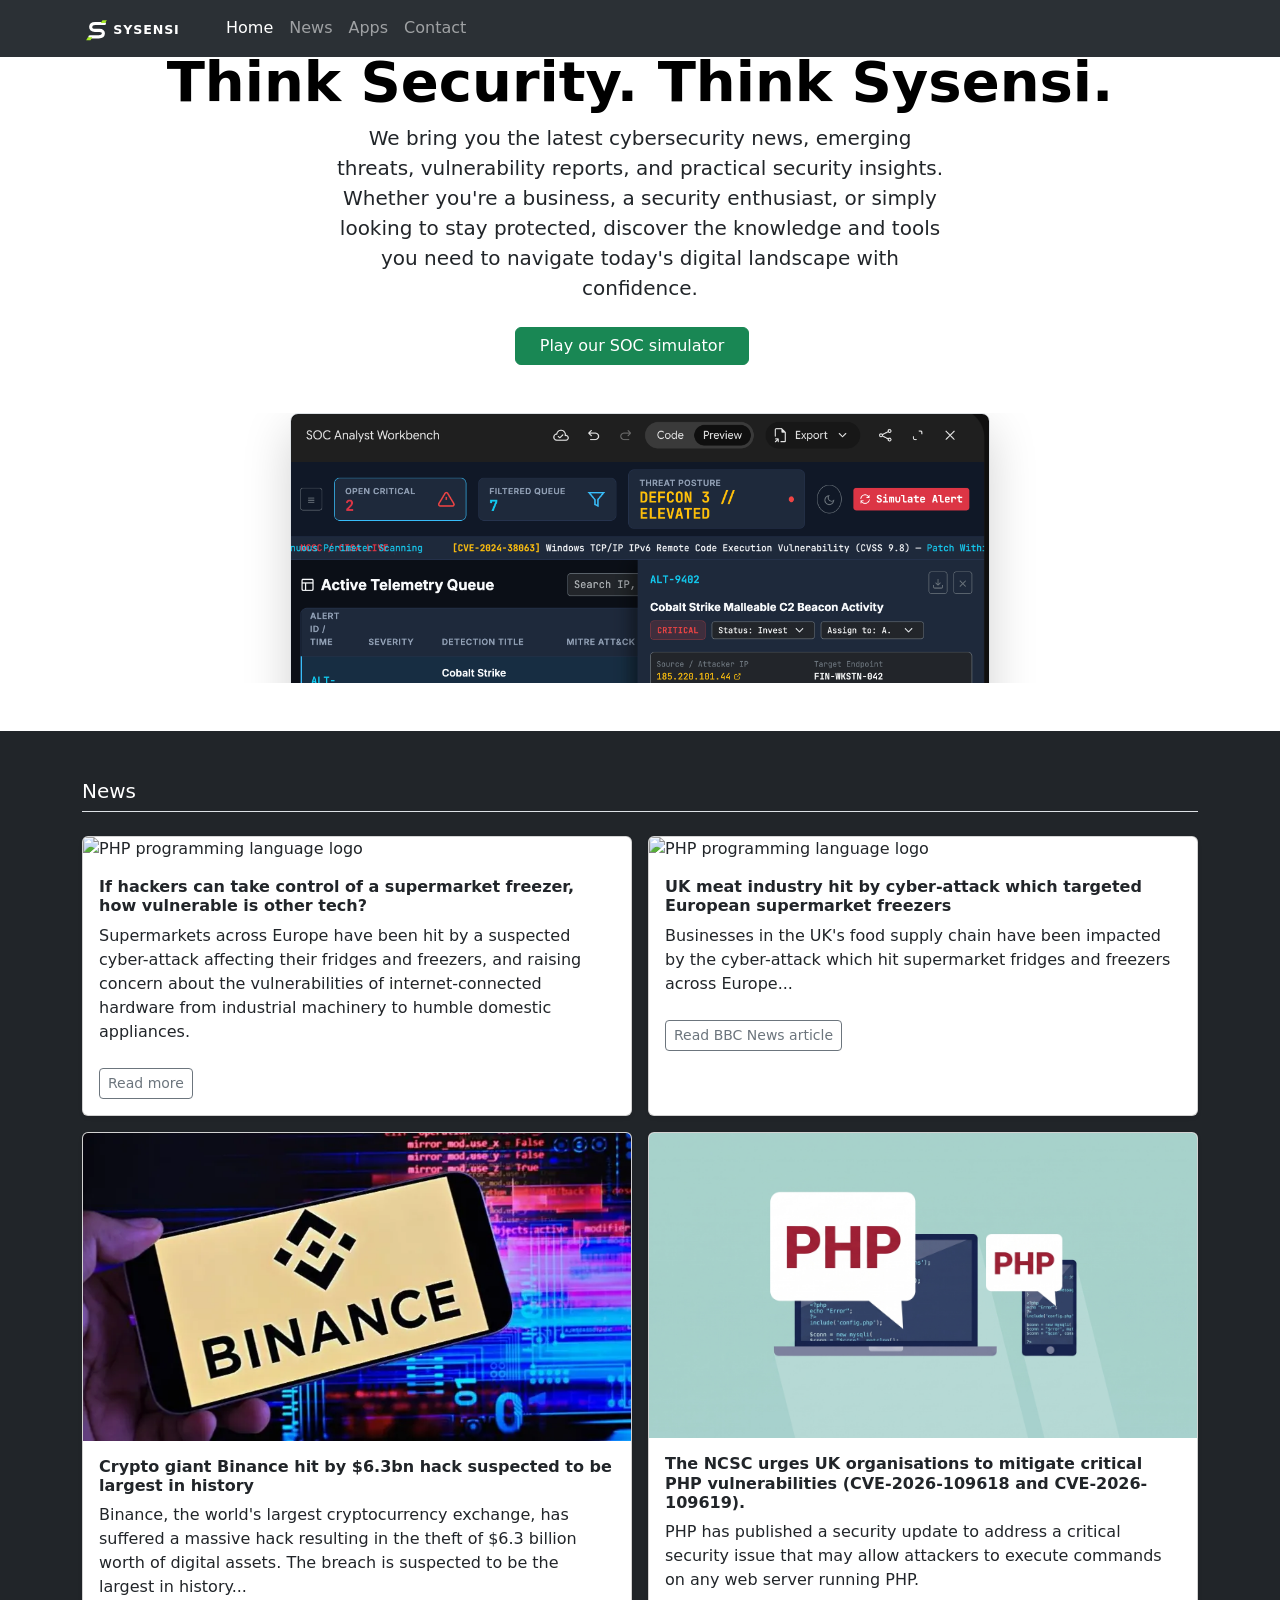
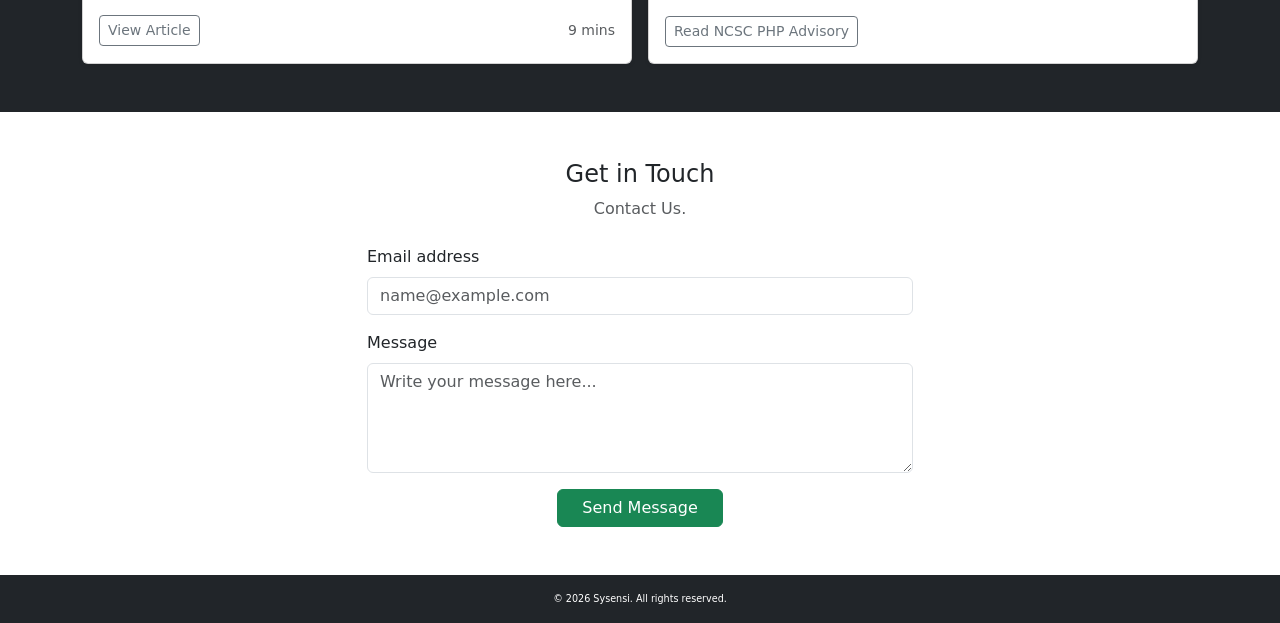
==== index.html @ f0448c55 "Implement code changes to enhance functionality and improve performance" ====
<!doctype html>
<html lang="en" data-bs-theme="light">

<head>
  <meta charset="utf-8">
  <meta name="viewport" content="width=device-width, initial-scale=1">
  <title>Sysensi - Cybersecurity Hub</title>
  <link href="https://cdn.jsdelivr.net/npm/bootstrap@5.3.8/dist/css/bootstrap.min.css" rel="stylesheet">
  <link rel="stylesheet" href="assets/css/styles.css">
  <link rel="icon" href="assets/images/sysensi-icon-dark.svg" type="image/svg+xml">

  <link rel="canonical" href=""> <!-- Add the canonical URL of the page here -->

  <meta property="og:title" content="sysensi - Cybersecurity Hub"> <!-- Open Graph title -->
  <meta property="og:description"
    content="Sysensi: Your source for the latest cybersecurity news, threats, vulnerability reports, and practical security insights."> <!-- Open Graph description -->
  

  <meta name="description"
    content="Sysensi: Your source for the latest cybersecurity news, threats, vulnerability reports, and practical security insights.">
</head>

<body>

  <!-- ==== HEADER ==== -->
  <header>
    <nav class="navbar navbar-expand-lg bg-body-tertiary fixed-top" data-bs-theme="dark" aria-label="Main Navigation">
      <div class="container">
        <a class="navbar-brand" href="index.html">
          <img src="assets/images/sysensi-logo-light.svg" alt="Sysensi Logo" width="120">
        </a>
        <button class="navbar-toggler" type="button" data-bs-toggle="collapse" data-bs-target="#navbarNav"
          aria-controls="navbarNav" aria-expanded="false" aria-label="Toggle navigation">
          <span class="navbar-toggler-icon"></span>
        </button>
        <div class="collapse navbar-collapse" id="navbarNav">
          <ul class="navbar-nav">
            <li class="nav-item">
              <a class="nav-link active" aria-current="page" href="index.html">Home</a>
            </li>
            <li class="nav-item">
              <a class="nav-link" href="#news">News</a>
            </li>
            <li class="nav-item">
              <a class="nav-link" href="apps.html">Apps</a>
            </li>
            <li class="nav-item">
              <a class="nav-link" href="index.html#contact">Contact</a>
            </li>
          </ul>
        </div>
      </div>
    </nav>
  </header>

  <!-- ==== MAIN CONTENT ==== -->
  <main>
    <!-- Hero Section -->
    <section class="px-4 my-5 text-center">
      <h1 class="display-4 fw-bold text-body-emphasis">Think Security. Think Sysensi.</h1>
      <div class="col-lg-6 mx-auto">
        <p class="lead mb-4">We bring you the latest cybersecurity news, emerging threats,
          vulnerability reports, and practical security insights. Whether you're a business, a security enthusiast, or
          simply looking to stay protected, discover the knowledge and tools you need to navigate today's digital
          landscape with confidence.</p>
        <div class="d-grid gap-2 d-sm-flex justify-content-sm-center mb-5">
          <a href="apps.html" class="btn btn-success btn-md px-4 me-sm-3 text-center">Play our SOC simulator</a>
          <!-- <button type="button" class="btn btn-outline-secondary btn-md px-4">Learn More</button> -->
        </div>
      </div>
      <div class="overflow-hidden" style="max-height: 30vh;">
        <div class="container px-5">
          <img src="assets/images/SOC.png" class="img-fluid border rounded-3 shadow-lg mb-4"
            alt="Cybersecurity code visualization" width="700" height="500" loading="lazy">
        </div>
      </div>
    </section>

    <!-- News & Updates Section -->

    <section class="bg-dark text-white p-5" aria-labelledby="news">
      <div class="container">
        <h2 id="news" class="h5 border-bottom pb-2 mb-4">News</h2>
      </div>

      <div class="container">
        <div class="row row-cols-1 row-cols-sm-2 row-cols-md-2 g-3">

          <!-- === Article Section ==== -->
          <div class="col">
            <article class="card shadow-sm h-100">
              <img
                src="https://ichef.bbci.co.uk/ace/standard/480/cpsprodpb/db6d/live/6afb9b70-d6cd-11f1-ac20-7783925c811f.jpg.webp"
                class="card-img-top" alt="PHP programming language logo">
              <div class="card-body">
                <h3 class="card-title h6">
                  <strong>If hackers can take control of a supermarket freezer, how vulnerable is other tech?</strong>
                </h3>
                <p>Supermarkets across Europe have been hit by a suspected cyber-attack affecting their fridges and
                  freezers, and raising concern about the vulnerabilities of internet-connected hardware from industrial
                  machinery to humble domestic appliances.</p>
                <a href="https://www.bbc.co.uk/news/videos/cmwyvrgk9p0ro" class="btn btn-sm btn-outline-secondary mt-2"
                  target="_blank" rel="noopener noreferrer">
                  Read more <span class="visually-hidden">(opens in a new tab)</span>
                </a>
              </div>
            </article>
          </div>

          <div class="col">
            <article class="card shadow-sm h-100">
              <img
                src="https://ichef.bbci.co.uk/ace/standard/976/cpsprodpb/d3db/live/57d6aa20-d769-11f1-a956-ff083523ef77.jpg.webp"
                class="card-img-top" alt="PHP programming language logo">
              <div class="card-body">
                <h3 class="card-title h6">
                  <strong>UK meat industry hit by cyber-attack which targeted European supermarket freezers</strong>
                </h3>
                <p>Businesses in the UK's food supply chain have been impacted by the cyber-attack which hit supermarket
                  fridges and freezers across Europe...</p>
                <a href="https://www.bbc.co.uk/news/videos/cmwyvrgk9p0ro" class="btn btn-sm btn-outline-secondary mt-2"
                  target="_blank" rel="noopener noreferrer">
                  Read BBC News article <span class="visually-hidden">(opens in a new tab)</span>
                </a>
              </div>
            </article>
          </div>

          <div class="col">
            <article class="card shadow-sm h-100">
              <img src="assets/images/binance.jpg" class="card-img-top" alt="Binance cryptocurrency exchange branding">
              <div class="card-body">
                <h3 class="card-title h6"><strong>Crypto giant Binance hit by $6.3bn hack suspected to be largest in
                    history
                  </strong></h3>
                <p class="card-text fs-6">
                  Binance, the world's largest cryptocurrency exchange, has suffered a massive hack resulting in the
                  theft
                  of $6.3 billion worth of digital assets. The breach is suspected to be the largest in history...
                </p>
                <div class="d-flex justify-content-between align-items-center mt-3">
                  <div class="btn-group">
                    <button type="button" class="btn btn-sm btn-outline-secondary">View Article</button>
                  </div>
                  <time class="text-body-secondary small" datetime="PT9M">9 mins</time>
                </div>
              </div>
            </article>
          </div>

          <div class="col">
            <article class="card shadow-sm h-100">
              <img src="assets/images/php-image.jpeg" class="card-img-top" alt="PHP programming language logo">
              <div class="card-body">
                <h3 class="card-title h6">
                  <strong>The NCSC urges UK organisations to mitigate critical PHP vulnerabilities (CVE-2026-109618 and
                    CVE-2026-109619).</strong>
                </h3>
                <p>PHP has published a security update to address a critical security issue that may allow attackers to execute commands on any web server running PHP.</p>
                <a href="https://www.ncsc.gov.uk/news/critical-security-issue-affecting-php"
                  class="btn btn-sm btn-outline-secondary mt-2" target="_blank" rel="noopener noreferrer">
                  Read NCSC PHP Advisory <span class="visually-hidden">(opens in a new tab)</span>
                </a>
              </div>
            </article>
          </div>

        </div>
      </div>
    </section>

    <!-- Contact Section -->
    <section id="contact" class="container py-5">
      <div class="row justify-content-center">
        <div class="col-12 col-md-8 col-lg-6">

          <!-- Section Header -->
          <div class="text-center mb-4">
            <h2 class="h4">Get in Touch</h2>
            <p class="text-muted">Contact Us.</p>
          </div>

          <!-- Contact Form -->
          <form action="/contact" method="POST">
            <div class="mb-3">
              <label for="contactEmail" class="form-label">Email address</label>
              <input type="email" class="form-control" id="contactEmail" name="email" placeholder="name@example.com"
                required>
            </div>

            <div class="mb-3">
              <label for="contactMessage" class="form-label">Message</label>
              <textarea class="form-control" id="contactMessage" name="message" rows="4"
                placeholder="Write your message here..." required></textarea>
            </div>

            <div class="text-center">
              <button type="submit" class="btn btn-success px-4">Send Message</button>
            </div>
          </form>

        </div>
      </div>
    </section>

  </main>

  <!-- ==== FOOTER ==== -->
  <footer class="bg-dark text-white text-center py-3">
    <div class="container">
      <small>&copy; 2026 Sysensi. All rights reserved.</small>
    </div>
  </footer>

  <script src="https://cdn.jsdelivr.net/npm/bootstrap@5.3.8/dist/js/bootstrap.bundle.min.js"></script>
</body>

</html>
---- assets/css/styles.css ----
/* body {
  
} */

nav {
    font-family: system-ui, sans-serif;
}

/* Asked Github co-pilot for assitance with light text over dark background. It suggested the following 'nav-bar' code snippet to override Bootstrap's default styles, which I have my own custom styles e.g. green hover effects. */

nav .nav-link:hover,
nav .nav-link:focus,
nav .nav-link.active {
    color: #00ff37;
}

nav .nav-link.disabled {
    color: #00ff37;  /* This is the current page, so disabled and added a focus style to the link */
}

#news {
    scroll-margin-top: 80px;
}

@media (max-width: 600px) {
  body {
    background-color: lightblue;
  }
}

.text-center {
    text-align: center !important;
}

.form-control:focus {
  border-color: #00ff37;
  box-shadow: 0 0 0 0.25rem rgba(34, 206, 3, 0.568);
}

 /* #news-updates {
  margin-left: 10px;   
  margin-top: 20px;   
}  */

/* article {
    background-color: black;
} */

footer {
    font-size: 11px;
    /* aspect-ratio: 1/1; */
}
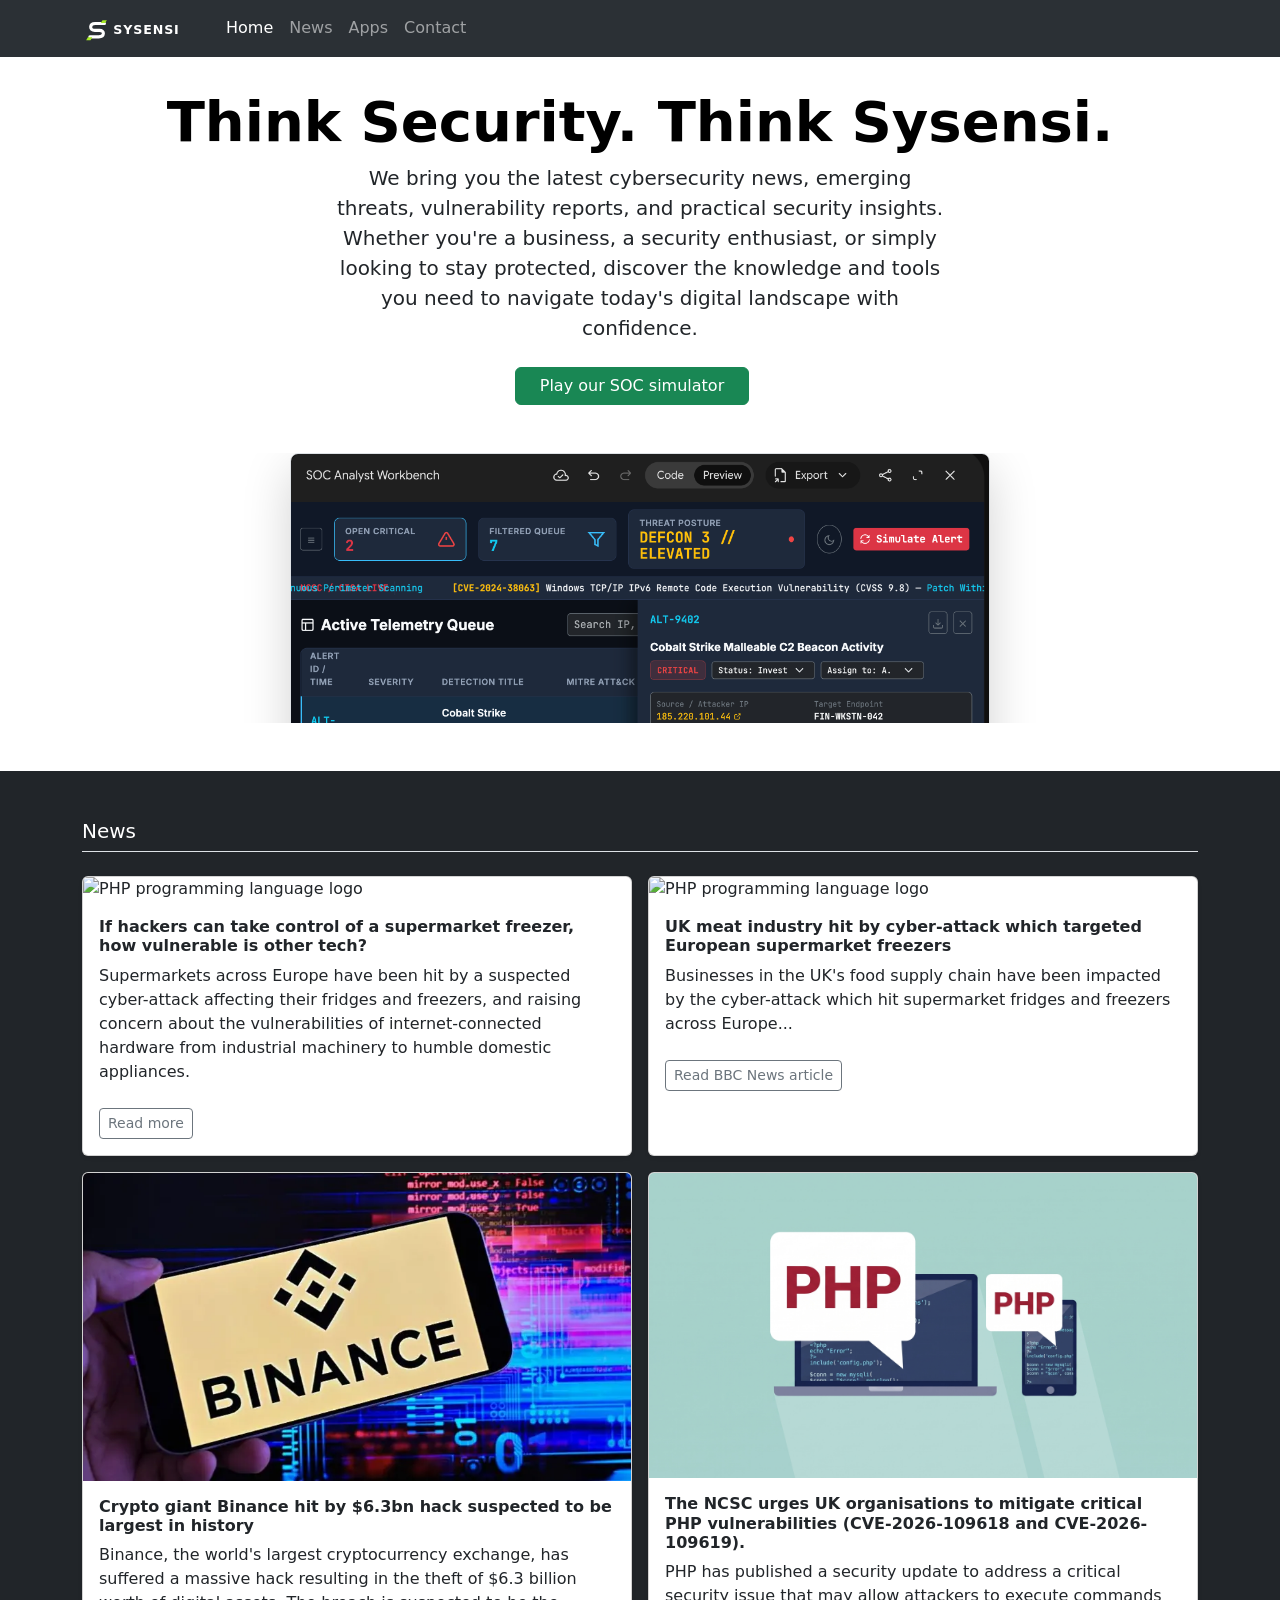
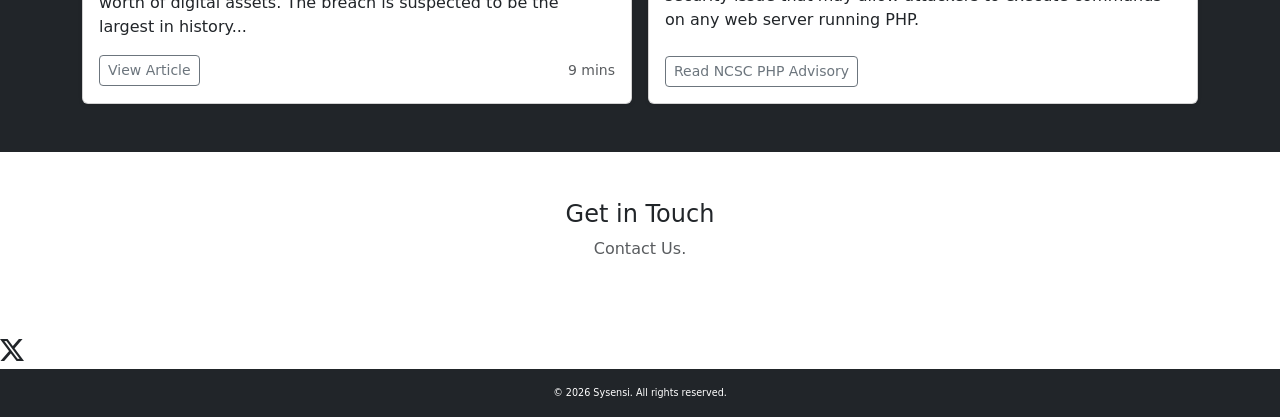
==== commit 1e63c2fa: "Update: Center content in main section and add Bootstrap Icons for enhanced UI" ====
--- a/index.html
+++ b/index.html
@@ -8,13 +8,16 @@
   <link href="https://cdn.jsdelivr.net/npm/bootstrap@5.3.8/dist/css/bootstrap.min.css" rel="stylesheet">
   <link rel="stylesheet" href="assets/css/styles.css">
   <link rel="icon" href="assets/images/sysensi-icon-dark.svg" type="image/svg+xml">
+  <link rel="stylesheet" href="https://cdn.jsdelivr.net/npm/bootstrap-icons@1.13.1/font/bootstrap-icons.min.css">
 
   <link rel="canonical" href=""> <!-- Add the canonical URL of the page here -->
 
-  <meta property="og:title" content="sysensi - Cybersecurity Hub"> <!-- Open Graph title -->
+  <!-- Open Graph metadata -->
+  <meta property="og:title" content="Sysensi - Cybersecurity Hub">
   <meta property="og:description"
-    content="Sysensi: Your source for the latest cybersecurity news, threats, vulnerability reports, and practical security insights."> <!-- Open Graph description -->
-  
+    content="Sysensi: Your source for the latest cybersecurity news, threats, vulnerability reports, and practical security insights.">
+  <meta property="og:image" content="assets/images/sysensi-og-image.jpg"> <!-- Open Graph image -->
+  <meta property="og:url" content="https://pazzyb.github.io/my-code-project/"> <!-- Open Graph URL -->
 
   <meta name="description"
     content="Sysensi: Your source for the latest cybersecurity news, threats, vulnerability reports, and practical security insights.">
@@ -156,7 +159,8 @@
                   <strong>The NCSC urges UK organisations to mitigate critical PHP vulnerabilities (CVE-2026-109618 and
                     CVE-2026-109619).</strong>
                 </h3>
-                <p>PHP has published a security update to address a critical security issue that may allow attackers to execute commands on any web server running PHP.</p>
+                <p>PHP has published a security update to address a critical security issue that may allow attackers to
+                  execute commands on any web server running PHP.</p>
                 <a href="https://www.ncsc.gov.uk/news/critical-security-issue-affecting-php"
                   class="btn btn-sm btn-outline-secondary mt-2" target="_blank" rel="noopener noreferrer">
                   Read NCSC PHP Advisory <span class="visually-hidden">(opens in a new tab)</span>
@@ -181,7 +185,7 @@
           </div>
 
           <!-- Contact Form -->
-          <form action="/contact" method="POST">
+          <!-- <form action="/contact" method="POST">
             <div class="mb-3">
               <label for="contactEmail" class="form-label">Email address</label>
               <input type="email" class="form-control" id="contactEmail" name="email" placeholder="name@example.com"
@@ -197,7 +201,7 @@
             <div class="text-center">
               <button type="submit" class="btn btn-success px-4">Send Message</button>
             </div>
-          </form>
+          </form> -->
 
         </div>
       </div>
@@ -206,6 +210,8 @@
   </main>
 
   <!-- ==== FOOTER ==== -->
+ <i class="bi bi-twitter-x fs-4"></i>
+
   <footer class="bg-dark text-white text-center py-3">
     <div class="container">
       <small>&copy; 2026 Sysensi. All rights reserved.</small>
--- a/assets/css/styles.css
+++ b/assets/css/styles.css
@@ -1,5 +1,7 @@
-/* body {
-  
+/* * {
+    justify-content: center;
+    align-items: center;
+    display: flex;
 } */
 
 nav {
@@ -16,6 +18,10 @@
 
 nav .nav-link.disabled {
     color: #00ff37;  /* This is the current page, so disabled and added a focus style to the link */
+}
+
+main {
+  padding-top: 40px;
 }
 
 #news {
@@ -37,14 +43,11 @@
   box-shadow: 0 0 0 0.25rem rgba(34, 206, 3, 0.568);
 }
 
+
+
  /* #news-updates {
-  margin-left: 10px;   
-  margin-top: 20px;   
-}  */
+} */
 
-/* article {
-    background-color: black;
-} */
 
 footer {
     font-size: 11px;
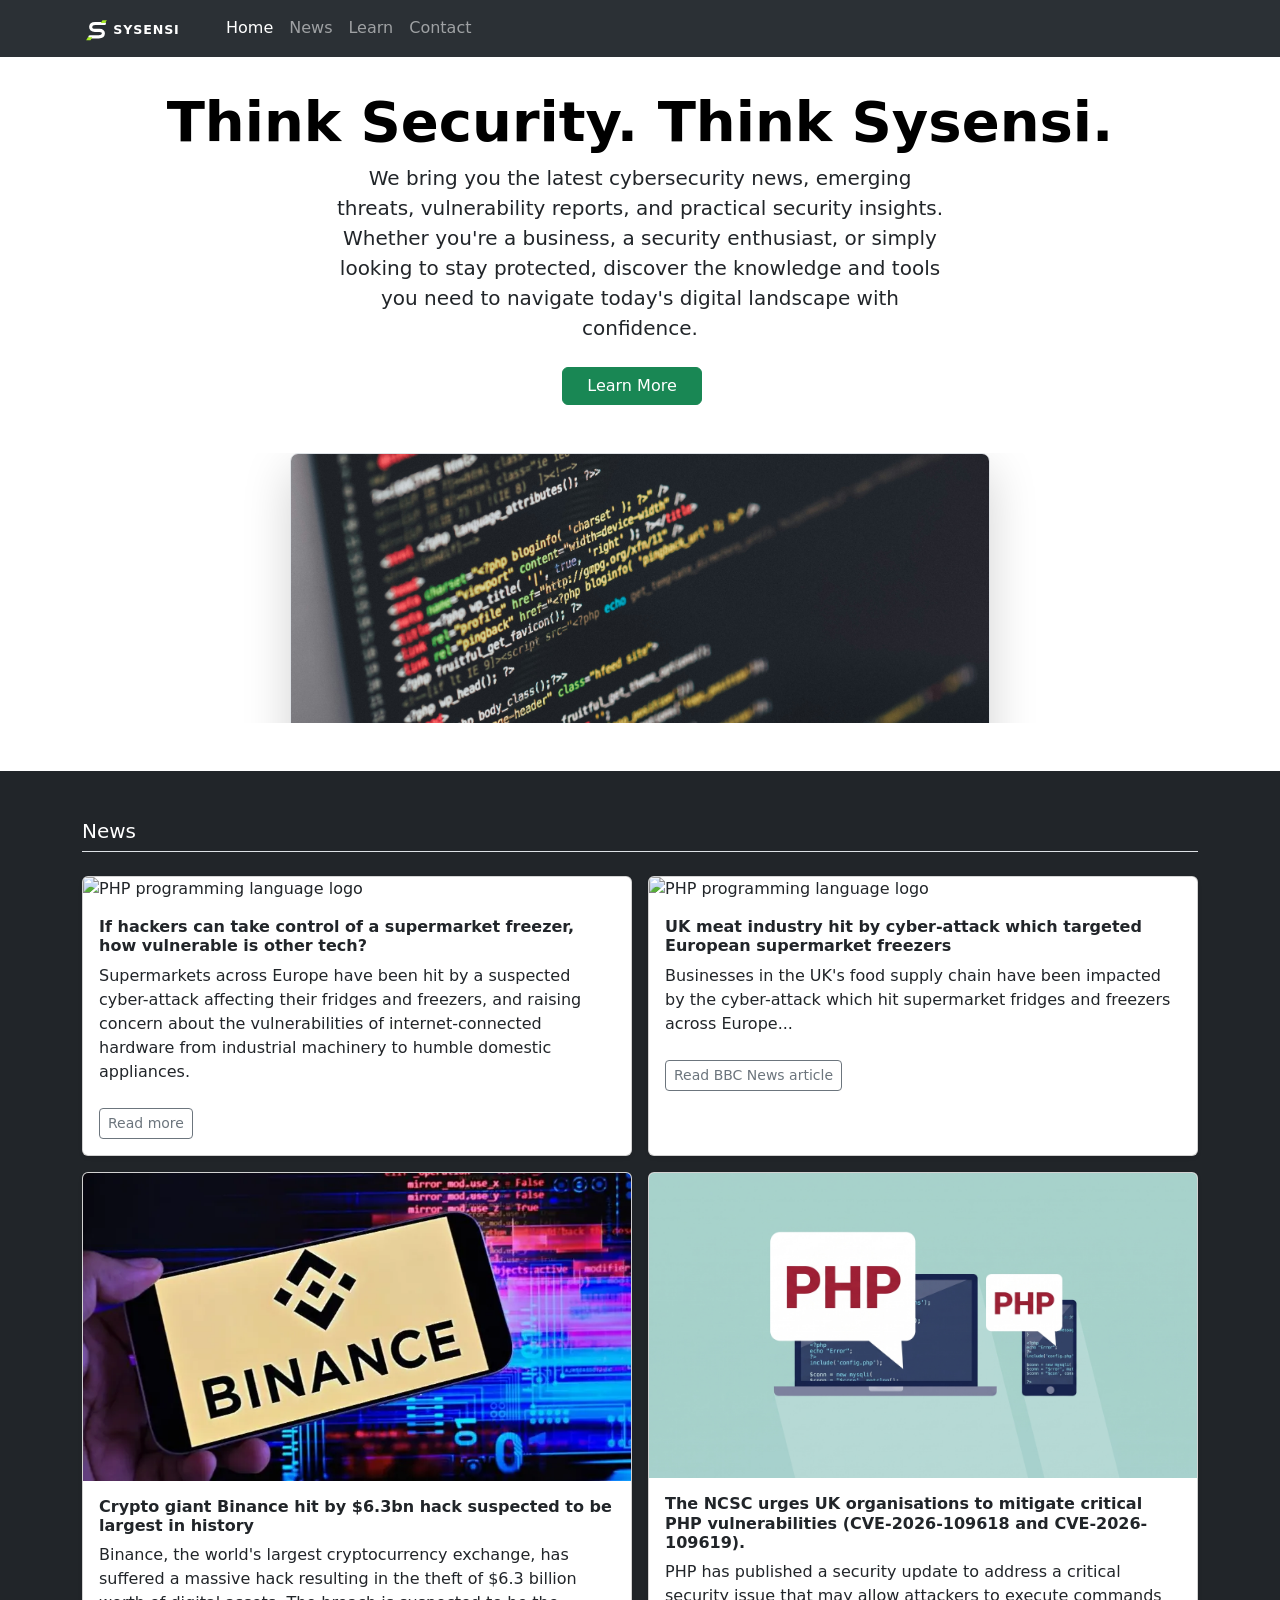
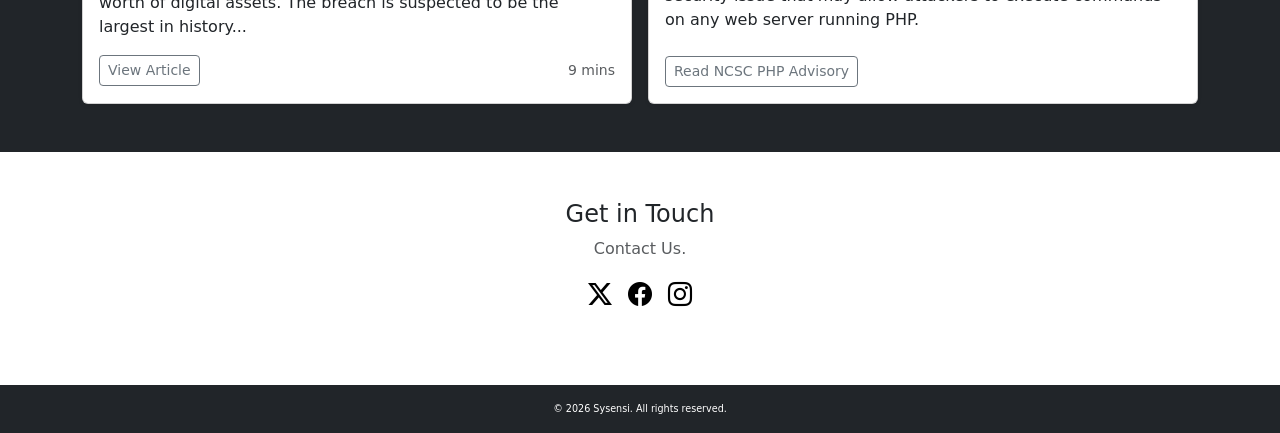
==== commit 1668e818: "Redesigned: Added learn page" ====
--- a/index.html
+++ b/index.html
@@ -4,7 +4,7 @@
 <head>
   <meta charset="utf-8">
   <meta name="viewport" content="width=device-width, initial-scale=1">
-  <title>Sysensi - Cybersecurity Hub</title>
+  <title>Sysensi - Your Cybersecurity Hub</title>
   <link href="https://cdn.jsdelivr.net/npm/bootstrap@5.3.8/dist/css/bootstrap.min.css" rel="stylesheet">
   <link rel="stylesheet" href="assets/css/styles.css">
   <link rel="icon" href="assets/images/sysensi-icon-dark.svg" type="image/svg+xml">
@@ -45,7 +45,7 @@
               <a class="nav-link" href="#news">News</a>
             </li>
             <li class="nav-item">
-              <a class="nav-link" href="apps.html">Apps</a>
+              <a class="nav-link" href="learn.html">Learn</a>
             </li>
             <li class="nav-item">
               <a class="nav-link" href="index.html#contact">Contact</a>
@@ -67,13 +67,13 @@
           simply looking to stay protected, discover the knowledge and tools you need to navigate today's digital
           landscape with confidence.</p>
         <div class="d-grid gap-2 d-sm-flex justify-content-sm-center mb-5">
-          <a href="apps.html" class="btn btn-success btn-md px-4 me-sm-3 text-center">Play our SOC simulator</a>
+          <a href="learn.html" class="btn btn-success btn-md px-4 me-sm-3 text-center">Learn More</a>
           <!-- <button type="button" class="btn btn-outline-secondary btn-md px-4">Learn More</button> -->
         </div>
       </div>
       <div class="overflow-hidden" style="max-height: 30vh;">
         <div class="container px-5">
-          <img src="assets/images/SOC.png" class="img-fluid border rounded-3 shadow-lg mb-4"
+          <img src="assets/images/hero-image.jpg" class="img-fluid border rounded-3 shadow-lg mb-4"
             alt="Cybersecurity code visualization" width="700" height="500" loading="lazy">
         </div>
       </div>
@@ -182,26 +182,21 @@
           <div class="text-center mb-4">
             <h2 class="h4">Get in Touch</h2>
             <p class="text-muted">Contact Us.</p>
-          </div>
-
-          <!-- Contact Form -->
-          <!-- <form action="/contact" method="POST">
-            <div class="mb-3">
-              <label for="contactEmail" class="form-label">Email address</label>
-              <input type="email" class="form-control" id="contactEmail" name="email" placeholder="name@example.com"
-                required>
+
+            <div class="social-icons d-flex justify-content-center gap-3 mt-3">
+              <a href="https://twitter.com/sysensi" target="_blank" rel="noopener noreferrer">
+                <i class="bi bi-twitter-x fs-4"></i>
+              </a>
+
+              <a href="https://facebook.com/sysensi" target="_blank" rel="noopener noreferrer">
+                <i class="bi bi-facebook fs-4"></i>
+              </a>
+
+              <a href="https://instagram.com/sysensi.ai" target="_blank" rel="noopener noreferrer">
+                <i class="bi bi-instagram fs-4"></i>
+              </a>
             </div>
-
-            <div class="mb-3">
-              <label for="contactMessage" class="form-label">Message</label>
-              <textarea class="form-control" id="contactMessage" name="message" rows="4"
-                placeholder="Write your message here..." required></textarea>
-            </div>
-
-            <div class="text-center">
-              <button type="submit" class="btn btn-success px-4">Send Message</button>
-            </div>
-          </form> -->
+          </div>
 
         </div>
       </div>
@@ -210,7 +205,6 @@
   </main>
 
   <!-- ==== FOOTER ==== -->
- <i class="bi bi-twitter-x fs-4"></i>
 
   <footer class="bg-dark text-white text-center py-3">
     <div class="container">
--- a/assets/css/styles.css
+++ b/assets/css/styles.css
@@ -43,11 +43,9 @@
   box-shadow: 0 0 0 0.25rem rgba(34, 206, 3, 0.568);
 }
 
-
-
- /* #news-updates {
-} */
-
+.social-icons a {
+    color: #000000;
+}
 
 footer {
     font-size: 11px;
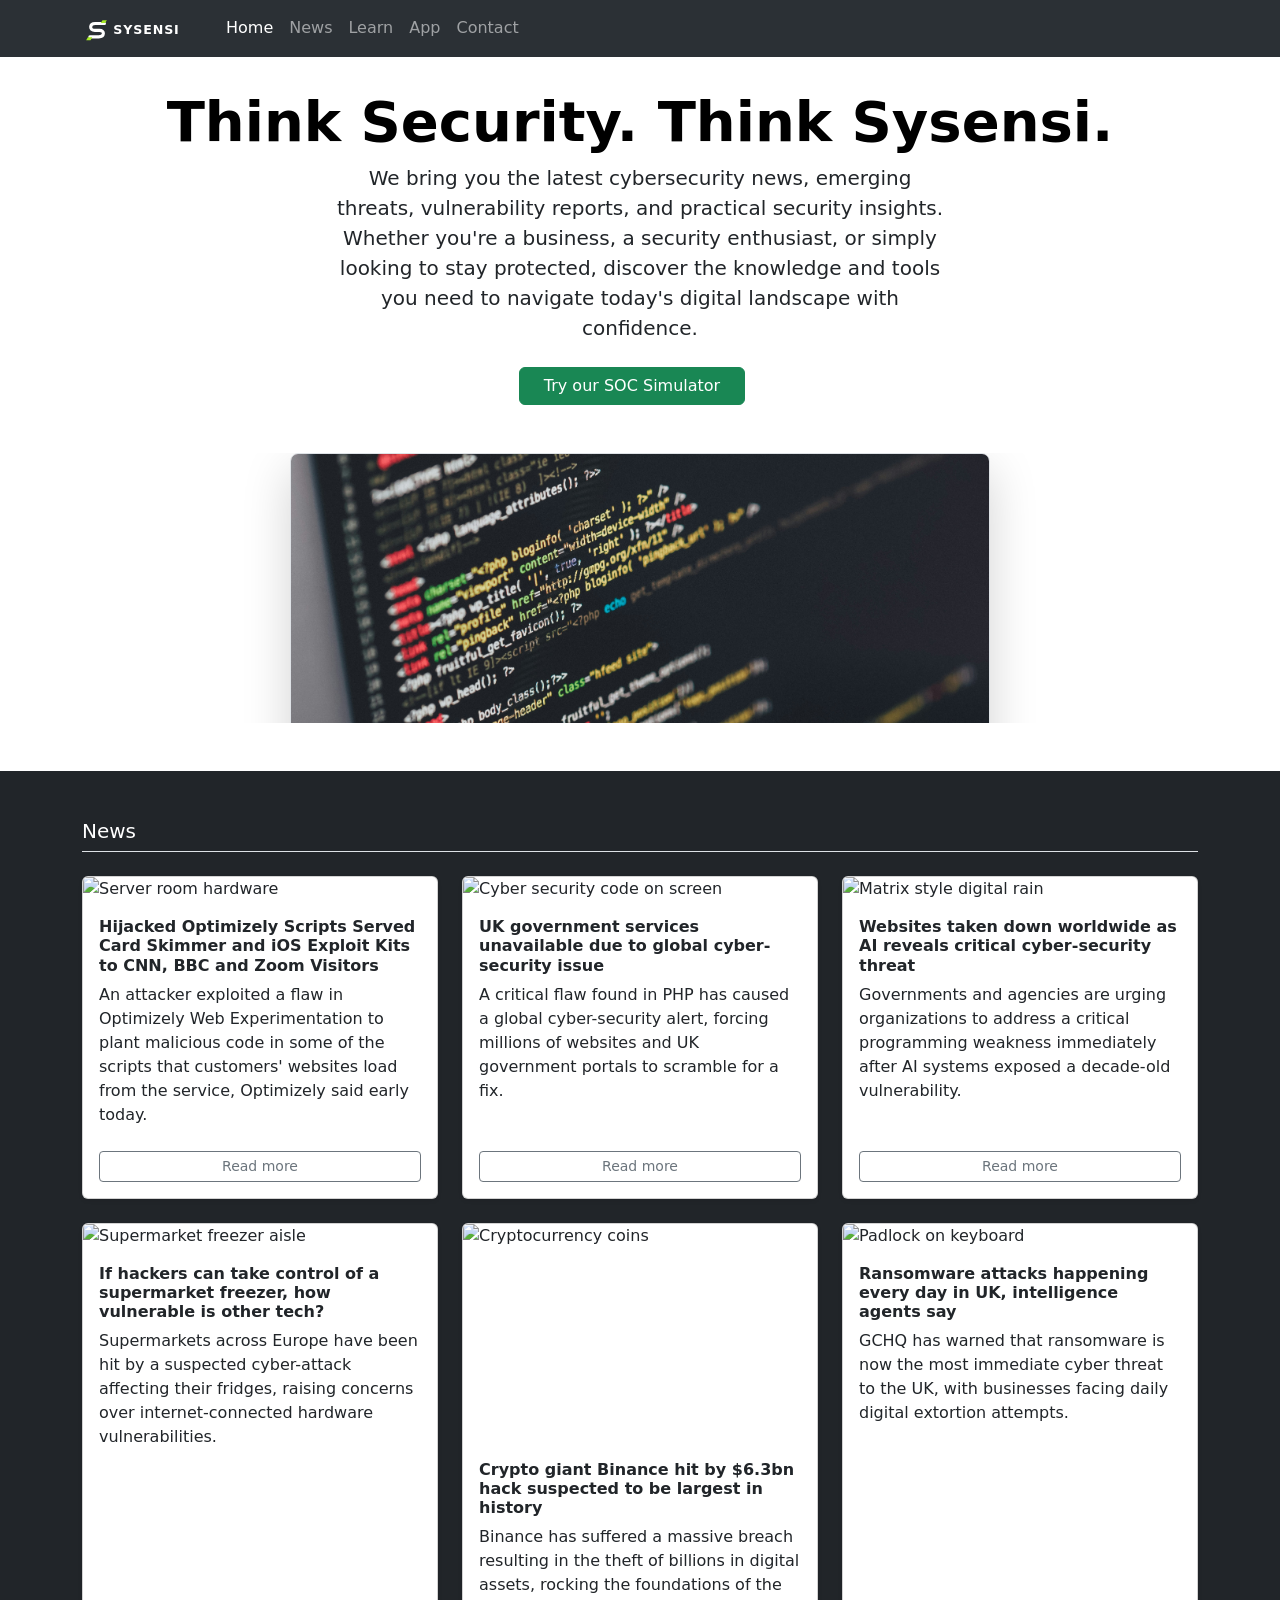
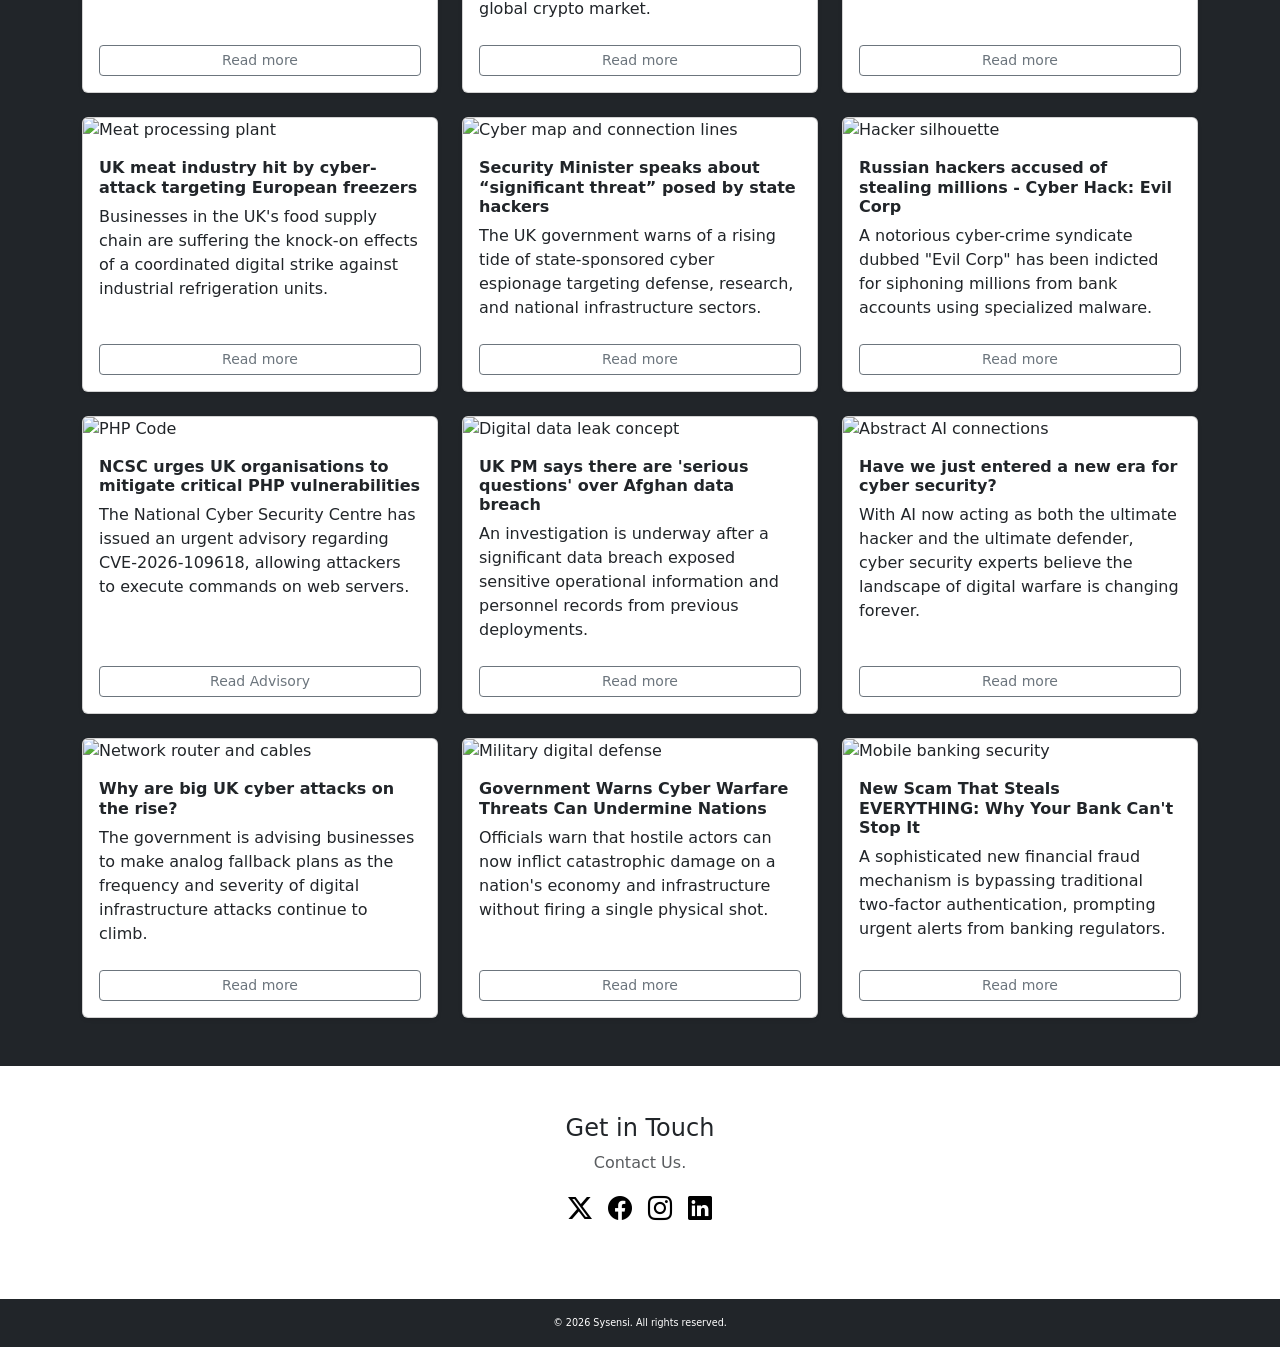
==== commit abed649d: "Fixed: web page links" ====
--- a/index.html
+++ b/index.html
@@ -9,6 +9,8 @@
   <link rel="stylesheet" href="assets/css/styles.css">
   <link rel="icon" href="assets/images/sysensi-icon-dark.svg" type="image/svg+xml">
   <link rel="stylesheet" href="https://cdn.jsdelivr.net/npm/bootstrap-icons@1.13.1/font/bootstrap-icons.min.css">
+
+  <link rel="alternate" type="application/rss+xml" title="Example Tech Blog RSS Feed" href="./feed.xml" />
 
   <link rel="canonical" href=""> <!-- Add the canonical URL of the page here -->
 
@@ -42,10 +44,13 @@
               <a class="nav-link active" aria-current="page" href="index.html">Home</a>
             </li>
             <li class="nav-item">
-              <a class="nav-link" href="#news">News</a>
+              <a class="nav-link" href="index.html#news">News</a>
             </li>
             <li class="nav-item">
               <a class="nav-link" href="learn.html">Learn</a>
+            </li>
+            <li class="nav-item">
+              <a class="nav-link" href="app.html">App</a>
             </li>
             <li class="nav-item">
               <a class="nav-link" href="index.html#contact">Contact</a>
@@ -67,14 +72,14 @@
           simply looking to stay protected, discover the knowledge and tools you need to navigate today's digital
           landscape with confidence.</p>
         <div class="d-grid gap-2 d-sm-flex justify-content-sm-center mb-5">
-          <a href="learn.html" class="btn btn-success btn-md px-4 me-sm-3 text-center">Learn More</a>
+          <a href="app.html" class="btn btn-success btn-md px-4 me-sm-3 text-center">Try our SOC Simulator</a>
           <!-- <button type="button" class="btn btn-outline-secondary btn-md px-4">Learn More</button> -->
         </div>
       </div>
       <div class="overflow-hidden" style="max-height: 30vh;">
         <div class="container px-5">
           <img src="assets/images/hero-image.jpg" class="img-fluid border rounded-3 shadow-lg mb-4"
-            alt="Cybersecurity code visualization" width="700" height="500" loading="lazy">
+            alt="Cybersecurity code visualization" width="700" height="500">
         </div>
       </div>
     </section>
@@ -87,83 +92,316 @@
       </div>
 
       <div class="container">
-        <div class="row row-cols-1 row-cols-sm-2 row-cols-md-2 g-3">
-
-          <!-- === Article Section ==== -->
+        <div class="row row-cols-1 row-cols-sm-2 row-cols-md-2 row-cols-lg-3 g-4">
+
+          <!-- Article 1 -->
+          <div class="col">
+            <article class="card shadow-sm h-100">
+              <img
+                src="https://blogger.googleusercontent.com/img/b/R29vZ2xl/AVvXsEiCKDXT71QJSnAqaPKmcBticVRjN0Q1diDWoOGKhoZ-wL5WIgLAPHX6dmetOkddYjLcZGIfxDAfLLN1LwbOV4zHqzONN7i8cIyMJLR-rc2t6LF7MnTzJAAoN54aIPEYoWPBf01znenuq43oDLwcVksxZbvP5xPnFsC-G-sDSjpzDegalBNU87YIe7z0YcI/s1700-nu-rw-lo-l85-e365/Optimizely-hacked.jpg"
+                class="card-img-top" alt="Server room hardware">
+              <div class="card-body d-flex flex-column">
+                <h3 class="card-title h6">
+                  <strong>Hijacked Optimizely Scripts Served Card Skimmer and iOS Exploit Kits to CNN, BBC and Zoom
+                    Visitors</strong>
+                </h3>
+                <p class="card-text fs-6 flex-grow-1">An attacker exploited a flaw in Optimizely Web Experimentation to
+                  plant malicious code in some of the scripts that customers' websites load from the service, Optimizely
+                  said early today.
+                </p>
+                <a href="https://thehackernews.com/2026/11/hijacked-optimizely-scripts-served-card.html"
+                  class="btn btn-sm btn-outline-secondary mt-2" target="_blank" rel="noopener noreferrer">
+                  Read more <span class="visually-hidden">(opens in a new tab)</span>
+                </a>
+              </div>
+            </article>
+          </div>
+
+          <div class="col">
+            <article class="card shadow-sm h-100">
+              <img src="https://images.unsplash.com/photo-1550751827-4bd374c3f58b?auto=format&fit=crop&w=800&q=80"
+                class="card-img-top" alt="Cyber security code on screen">
+              <div class="card-body d-flex flex-column">
+                <h3 class="card-title h6">
+                  <strong>UK government services unavailable due to global cyber-security issue</strong>
+                </h3>
+                <p class="card-text fs-6 flex-grow-1">A critical flaw found in PHP has caused a global cyber-security
+                  alert, forcing millions of websites and UK government portals to scramble for a fix.</p>
+                <a href="https://www.bbc.co.uk/news" class="btn btn-sm btn-outline-secondary mt-2" target="_blank"
+                  rel="noopener noreferrer">
+                  Read more <span class="visually-hidden">(opens in a new tab)</span>
+                </a>
+              </div>
+            </article>
+          </div>
+
+          <!-- Article 2 -->
+          <div class="col">
+            <article class="card shadow-sm h-100">
+              <img src="https://images.unsplash.com/photo-1526374965328-7f61d4dc18c5?auto=format&fit=crop&w=800&q=80"
+                class="card-img-top" alt="Matrix style digital rain">
+              <div class="card-body d-flex flex-column">
+                <h3 class="card-title h6">
+                  <strong>Websites taken down worldwide as AI reveals critical cyber-security threat</strong>
+                </h3>
+                <p class="card-text fs-6 flex-grow-1">Governments and agencies are urging organizations to address a
+                  critical programming weakness immediately after AI systems exposed a decade-old vulnerability.</p>
+                <a href="https://www.bbc.co.uk/news" class="btn btn-sm btn-outline-secondary mt-2" target="_blank"
+                  rel="noopener noreferrer">
+                  Read more <span class="visually-hidden">(opens in a new tab)</span>
+                </a>
+              </div>
+            </article>
+          </div>
+
+          <!-- Article 3 -->
+
+
+          <!-- Article 4 -->
           <div class="col">
             <article class="card shadow-sm h-100">
               <img
                 src="https://ichef.bbci.co.uk/ace/standard/480/cpsprodpb/db6d/live/6afb9b70-d6cd-11f1-ac20-7783925c811f.jpg.webp"
-                class="card-img-top" alt="PHP programming language logo">
-              <div class="card-body">
+                class="card-img-top" alt="Supermarket freezer aisle">
+              <div class="card-body d-flex flex-column">
                 <h3 class="card-title h6">
                   <strong>If hackers can take control of a supermarket freezer, how vulnerable is other tech?</strong>
                 </h3>
-                <p>Supermarkets across Europe have been hit by a suspected cyber-attack affecting their fridges and
-                  freezers, and raising concern about the vulnerabilities of internet-connected hardware from industrial
-                  machinery to humble domestic appliances.</p>
-                <a href="https://www.bbc.co.uk/news/videos/cmwyvrgk9p0ro" class="btn btn-sm btn-outline-secondary mt-2"
-                  target="_blank" rel="noopener noreferrer">
-                  Read more <span class="visually-hidden">(opens in a new tab)</span>
-                </a>
-              </div>
-            </article>
-          </div>
-
+                <p class="card-text fs-6 flex-grow-1">Supermarkets across Europe have been hit by a suspected
+                  cyber-attack affecting their fridges, raising concerns over internet-connected hardware
+                  vulnerabilities.</p>
+                <a href="https://www.bbc.co.uk/news/articles/ckpqg8lve73go"
+                  class="btn btn-sm btn-outline-secondary mt-2" target="_blank" rel="noopener noreferrer">
+                  Read more <span class="visually-hidden">(opens in a new tab)</span>
+                </a>
+              </div>
+            </article>
+          </div>
+
+          <!-- Article 5 -->
+          <!-- <div class="col">
+            <article class="card shadow-sm h-100">
+              <img src="https://images.unsplash.com/photo-1510511459019-5d0194594ca5?auto=format&fit=crop&w=800&q=80"
+                class="card-img-top" alt="AI and data network concept">
+              <div class="card-body d-flex flex-column">
+                <h3 class="card-title h6">
+                  <strong>Hackers expose deep cybersecurity vulnerabilities in AI</strong>
+                </h3>
+                <p class="card-text fs-6 flex-grow-1">As businesses race to integrate artificial intelligence, security
+                  experts are warning about a new wave of sophisticated "Zero-Click" AI-driven attacks.</p>
+                <a href="https://www.bbc.co.uk/news" class="btn btn-sm btn-outline-secondary mt-2" target="_blank"
+                  rel="noopener noreferrer">
+                  Read more <span class="visually-hidden">(opens in a new tab)</span>
+                </a>
+              </div>
+            </article>
+          </div> -->
+
+          <!-- Article 6 -->
+          <div class="col">
+            <article class="card shadow-sm h-100">
+              <img src="https://images.unsplash.com/photo-1621504450181-5d356f61d307?auto=format&fit=crop&w=800&q=80"
+                class="card-img-top" alt="Cryptocurrency coins" height="220">
+              <div class="card-body d-flex flex-column">
+                <h3 class="card-title h6">
+                  <strong>Crypto giant Binance hit by $6.3bn hack suspected to be largest in history</strong>
+                </h3>
+                <p class="card-text fs-6 flex-grow-1">Binance has suffered a massive breach resulting in the theft of
+                  billions in digital assets, rocking the foundations of the global crypto market.</p>
+                <a href="https://www.bbc.co.uk/news/articles/cm5yn8eqg3npo"
+                  class="btn btn-sm btn-outline-secondary mt-2" target="_blank" rel="noopener noreferrer">
+                  Read more <span class="visually-hidden">(opens in a new tab)</span>
+                </a>
+              </div>
+            </article>
+          </div>
+
+          <!-- Article 7 -->
+          <div class="col">
+            <article class="card shadow-sm h-100">
+              <img src="https://images.unsplash.com/photo-1563986768609-322da13575f3?auto=format&fit=crop&w=800&q=80"
+                class="card-img-top" alt="Padlock on keyboard">
+              <div class="card-body d-flex flex-column">
+                <h3 class="card-title h6">
+                  <strong>Ransomware attacks happening every day in UK, intelligence agents say</strong>
+                </h3>
+                <p class="card-text fs-6 flex-grow-1">GCHQ has warned that ransomware is now the most immediate cyber
+                  threat to the UK, with businesses facing daily digital extortion attempts.</p>
+                <a href="https://www.bbc.co.uk/news" class="btn btn-sm btn-outline-secondary mt-2" target="_blank"
+                  rel="noopener noreferrer">
+                  Read more <span class="visually-hidden">(opens in a new tab)</span>
+                </a>
+              </div>
+            </article>
+          </div>
+
+          <!-- Article 8 -->
           <div class="col">
             <article class="card shadow-sm h-100">
               <img
                 src="https://ichef.bbci.co.uk/ace/standard/976/cpsprodpb/d3db/live/57d6aa20-d769-11f1-a956-ff083523ef77.jpg.webp"
-                class="card-img-top" alt="PHP programming language logo">
-              <div class="card-body">
-                <h3 class="card-title h6">
-                  <strong>UK meat industry hit by cyber-attack which targeted European supermarket freezers</strong>
-                </h3>
-                <p>Businesses in the UK's food supply chain have been impacted by the cyber-attack which hit supermarket
-                  fridges and freezers across Europe...</p>
-                <a href="https://www.bbc.co.uk/news/videos/cmwyvrgk9p0ro" class="btn btn-sm btn-outline-secondary mt-2"
-                  target="_blank" rel="noopener noreferrer">
-                  Read BBC News article <span class="visually-hidden">(opens in a new tab)</span>
-                </a>
-              </div>
-            </article>
-          </div>
-
-          <div class="col">
-            <article class="card shadow-sm h-100">
-              <img src="assets/images/binance.jpg" class="card-img-top" alt="Binance cryptocurrency exchange branding">
-              <div class="card-body">
-                <h3 class="card-title h6"><strong>Crypto giant Binance hit by $6.3bn hack suspected to be largest in
-                    history
-                  </strong></h3>
-                <p class="card-text fs-6">
-                  Binance, the world's largest cryptocurrency exchange, has suffered a massive hack resulting in the
-                  theft
-                  of $6.3 billion worth of digital assets. The breach is suspected to be the largest in history...
-                </p>
-                <div class="d-flex justify-content-between align-items-center mt-3">
-                  <div class="btn-group">
-                    <button type="button" class="btn btn-sm btn-outline-secondary">View Article</button>
-                  </div>
-                  <time class="text-body-secondary small" datetime="PT9M">9 mins</time>
-                </div>
-              </div>
-            </article>
-          </div>
-
-          <div class="col">
-            <article class="card shadow-sm h-100">
-              <img src="assets/images/php-image.jpeg" class="card-img-top" alt="PHP programming language logo">
-              <div class="card-body">
-                <h3 class="card-title h6">
-                  <strong>The NCSC urges UK organisations to mitigate critical PHP vulnerabilities (CVE-2026-109618 and
-                    CVE-2026-109619).</strong>
-                </h3>
-                <p>PHP has published a security update to address a critical security issue that may allow attackers to
-                  execute commands on any web server running PHP.</p>
-                <a href="https://www.ncsc.gov.uk/news/critical-security-issue-affecting-php"
-                  class="btn btn-sm btn-outline-secondary mt-2" target="_blank" rel="noopener noreferrer">
-                  Read NCSC PHP Advisory <span class="visually-hidden">(opens in a new tab)</span>
+                class="card-img-top" alt="Meat processing plant">
+              <div class="card-body d-flex flex-column">
+                <h3 class="card-title h6">
+                  <strong>UK meat industry hit by cyber-attack targeting European freezers</strong>
+                </h3>
+                <p class="card-text fs-6 flex-grow-1">Businesses in the UK's food supply chain are suffering the
+                  knock-on effects of a coordinated digital strike against industrial refrigeration units.</p>
+                <a href="https://www.bbc.co.uk/news" class="btn btn-sm btn-outline-secondary mt-2" target="_blank"
+                  rel="noopener noreferrer">
+                  Read more <span class="visually-hidden">(opens in a new tab)</span>
+                </a>
+              </div>
+            </article>
+          </div>
+
+          <!-- Article 9 -->
+          <div class="col">
+            <article class="card shadow-sm h-100">
+              <img src="https://images.unsplash.com/photo-1584438784894-089d6a62b8fa?auto=format&fit=crop&w=800&q=80"
+                class="card-img-top" alt="Cyber map and connection lines">
+              <div class="card-body d-flex flex-column">
+                <h3 class="card-title h6">
+                  <strong>Security Minister speaks about “significant threat” posed by state hackers</strong>
+                </h3>
+                <p class="card-text fs-6 flex-grow-1">The UK government warns of a rising tide of state-sponsored cyber
+                  espionage targeting defense, research, and national infrastructure sectors.</p>
+                <a href="https://www.bbc.co.uk/news" class="btn btn-sm btn-outline-secondary mt-2" target="_blank"
+                  rel="noopener noreferrer">
+                  Read more <span class="visually-hidden">(opens in a new tab)</span>
+                </a>
+              </div>
+            </article>
+          </div>
+
+          <!-- Article 10 -->
+          <div class="col">
+            <article class="card shadow-sm h-100">
+              <img src="https://images.unsplash.com/photo-1504384308090-c894fdcc538d?auto=format&fit=crop&w=800&q=80"
+                class="card-img-top" alt="Hacker silhouette">
+              <div class="card-body d-flex flex-column">
+                <h3 class="card-title h6">
+                  <strong>Russian hackers accused of stealing millions - Cyber Hack: Evil Corp</strong>
+                </h3>
+                <p class="card-text fs-6 flex-grow-1">A notorious cyber-crime syndicate dubbed "Evil Corp" has been
+                  indicted for siphoning millions from bank accounts using specialized malware.</p>
+                <a href="https://www.bbc.co.uk/news" class="btn btn-sm btn-outline-secondary mt-2" target="_blank"
+                  rel="noopener noreferrer">
+                  Read more <span class="visually-hidden">(opens in a new tab)</span>
+                </a>
+              </div>
+            </article>
+          </div>
+
+          <!-- Article 11 -->
+          <div class="col">
+            <article class="card shadow-sm h-100">
+              <img src="https://images.unsplash.com/photo-1618060932014-4bcd7361a10a?auto=format&fit=crop&w=800&q=80"
+                class="card-img-top" alt="PHP Code">
+              <div class="card-body d-flex flex-column">
+                <h3 class="card-title h6">
+                  <strong>NCSC urges UK organisations to mitigate critical PHP vulnerabilities</strong>
+                </h3>
+                <p class="card-text fs-6 flex-grow-1">The National Cyber Security Centre has issued an urgent advisory
+                  regarding CVE-2026-109618, allowing attackers to execute commands on web servers.</p>
+                <a href="https://www.ncsc.gov.uk/news" class="btn btn-sm btn-outline-secondary mt-2" target="_blank"
+                  rel="noopener noreferrer">
+                  Read Advisory <span class="visually-hidden">(opens in a new tab)</span>
+                </a>
+              </div>
+            </article>
+          </div>
+
+          <!-- Article 12 -->
+          <div class="col">
+            <article class="card shadow-sm h-100">
+              <img src="https://images.unsplash.com/photo-1558494949-ef010cbdcc31?auto=format&fit=crop&w=800&q=80"
+                class="card-img-top" alt="Digital data leak concept">
+              <div class="card-body d-flex flex-column">
+                <h3 class="card-title h6">
+                  <strong>UK PM says there are 'serious questions' over Afghan data breach</strong>
+                </h3>
+                <p class="card-text fs-6 flex-grow-1">An investigation is underway after a significant data breach
+                  exposed sensitive operational information and personnel records from previous deployments.</p>
+                <a href="https://www.bbc.co.uk/news" class="btn btn-sm btn-outline-secondary mt-2" target="_blank"
+                  rel="noopener noreferrer">
+                  Read more <span class="visually-hidden">(opens in a new tab)</span>
+                </a>
+              </div>
+            </article>
+          </div>
+
+          <!-- Article 13 -->
+          <div class="col">
+            <article class="card shadow-sm h-100">
+              <img src="https://images.unsplash.com/photo-1551808525-51a94da548ce?auto=format&fit=crop&w=800&q=80"
+                class="card-img-top" alt="Abstract AI connections">
+              <div class="card-body d-flex flex-column">
+                <h3 class="card-title h6">
+                  <strong>Have we just entered a new era for cyber security?</strong>
+                </h3>
+                <p class="card-text fs-6 flex-grow-1">With AI now acting as both the ultimate hacker and the ultimate
+                  defender, cyber security experts believe the landscape of digital warfare is changing forever.</p>
+                <a href="https://www.bbc.co.uk/news" class="btn btn-sm btn-outline-secondary mt-2" target="_blank"
+                  rel="noopener noreferrer">
+                  Read more <span class="visually-hidden">(opens in a new tab)</span>
+                </a>
+              </div>
+            </article>
+          </div>
+
+          <!-- Article 14 -->
+          <div class="col">
+            <article class="card shadow-sm h-100">
+              <img src="https://images.unsplash.com/photo-1544197150-b99a580bb7a8?auto=format&fit=crop&w=800&q=80"
+                class="card-img-top" alt="Network router and cables">
+              <div class="card-body d-flex flex-column">
+                <h3 class="card-title h6">
+                  <strong>Why are big UK cyber attacks on the rise?</strong>
+                </h3>
+                <p class="card-text fs-6 flex-grow-1">The government is advising businesses to make analog fallback
+                  plans as the frequency and severity of digital infrastructure attacks continue to climb.</p>
+                <a href="https://www.bbc.co.uk/news" class="btn btn-sm btn-outline-secondary mt-2" target="_blank"
+                  rel="noopener noreferrer">
+                  Read more <span class="visually-hidden">(opens in a new tab)</span>
+                </a>
+              </div>
+            </article>
+          </div>
+
+          <!-- Article 15 -->
+          <div class="col">
+            <article class="card shadow-sm h-100">
+              <img src="https://images.unsplash.com/photo-1525547719571-a2d4ac8945e2?auto=format&fit=crop&w=800&q=80"
+                class="card-img-top" alt="Military digital defense">
+              <div class="card-body d-flex flex-column">
+                <h3 class="card-title h6">
+                  <strong>Government Warns Cyber Warfare Threats Can Undermine Nations</strong>
+                </h3>
+                <p class="card-text fs-6 flex-grow-1">Officials warn that hostile actors can now inflict catastrophic
+                  damage on a nation's economy and infrastructure without firing a single physical shot.</p>
+                <a href="https://www.bbc.co.uk/news" class="btn btn-sm btn-outline-secondary mt-2" target="_blank"
+                  rel="noopener noreferrer">
+                  Read more <span class="visually-hidden">(opens in a new tab)</span>
+                </a>
+              </div>
+            </article>
+          </div>
+
+          <!-- Article 16 -->
+          <div class="col">
+            <article class="card shadow-sm h-100">
+              <img src="https://images.unsplash.com/photo-1624969862644-791f3dc98927?auto=format&fit=crop&w=800&q=80"
+                class="card-img-top" alt="Mobile banking security">
+              <div class="card-body d-flex flex-column">
+                <h3 class="card-title h6">
+                  <strong>New Scam That Steals EVERYTHING: Why Your Bank Can't Stop It</strong>
+                </h3>
+                <p class="card-text fs-6 flex-grow-1">A sophisticated new financial fraud mechanism is bypassing
+                  traditional two-factor authentication, prompting urgent alerts from banking regulators.</p>
+                <a href="https://www.bbc.co.uk/news" class="btn btn-sm btn-outline-secondary mt-2" target="_blank"
+                  rel="noopener noreferrer">
+                  Read more <span class="visually-hidden">(opens in a new tab)</span>
                 </a>
               </div>
             </article>
@@ -171,16 +409,61 @@
 
         </div>
       </div>
+
     </section>
 
+    <!-- === RSS Feed Section === -->
+
+    <!-- <div class="container justify-content-center my-5">
+      <h2 id="channel-title">Latest Updates</h2>
+      <ul id="rss-feed-container">
+        <li>Loading feed...</li>
+      </ul>
+
+      <script>
+        async function loadRSSFeed(feedUrl, containerId, maxItems = 5) {
+          const container = document.getElementById(containerId);
+          try {
+            const response = await fetch(feedUrl);
+            if (!response.ok) throw new Error(`HTTP error: ${response.status}`);
+            const xmlText = await response.text();
+            const xmlDoc = new DOMParser().parseFromString(xmlText, "application/xml");
+            if (xmlDoc.querySelector("parsererror")) {
+              throw new Error("Invalid XML format in RSS feed.");
+            }
+            const items = Array.from(xmlDoc.querySelectorAll("item")).slice(0, maxItems);
+            container.innerHTML = "";
+            items.forEach((item) => {
+              const title = item.querySelector("title") ? .textContent ? ? "Untitled";
+              const link = item.querySelector("link") ? .textContent ? ? "#";
+              const description = item.querySelector("description") ? .textContent ? ? "";
+              const pubDateRaw = item.querySelector("pubDate") ? .textContent;
+              const li = document.createElement("li");
+              const a = document.createElement("a");
+              a.href = link;
+              a.textContent = title;
+              const p = document.createElement("p");
+              p.textContent = description;
+              li.append(a, p);
+              container.appendChild(li);
+            });
+          } catch (error) {
+            console.error("Failed to load RSS feed:", error);
+            container.innerHTML = "<li>Unable to load the RSS feed right now.</li>";
+          }
+        }
+        loadRSSFeed("./feed.xml", "rss-feed-container");
+      </script>
+    </div> -->
+
     <!-- Contact Section -->
-    <section id="contact" class="container py-5">
+    <section id="contact" class="container py-5" aria-labelledby="contact-heading">
       <div class="row justify-content-center">
         <div class="col-12 col-md-8 col-lg-6">
 
           <!-- Section Header -->
           <div class="text-center mb-4">
-            <h2 class="h4">Get in Touch</h2>
+            <h2 id="contact-heading" class="h4">Get in Touch</h2>
             <p class="text-muted">Contact Us.</p>
 
             <div class="social-icons d-flex justify-content-center gap-3 mt-3">
@@ -188,13 +471,17 @@
                 <i class="bi bi-twitter-x fs-4"></i>
               </a>
 
-              <a href="https://facebook.com/sysensi" target="_blank" rel="noopener noreferrer">
+              <a href="https://facebook.com/sysensi.ai" target="_blank" rel="noopener noreferrer">
                 <i class="bi bi-facebook fs-4"></i>
               </a>
 
               <a href="https://instagram.com/sysensi.ai" target="_blank" rel="noopener noreferrer">
                 <i class="bi bi-instagram fs-4"></i>
               </a>
+
+              <a href="https://linkedin.com/company/sysens" target="_blank" rel="noopener noreferrer">
+                <i class="bi bi-linkedin fs-4"></i>
+              </a>
             </div>
           </div>
 
@@ -203,6 +490,7 @@
     </section>
 
   </main>
+
 
   <!-- ==== FOOTER ==== -->
 
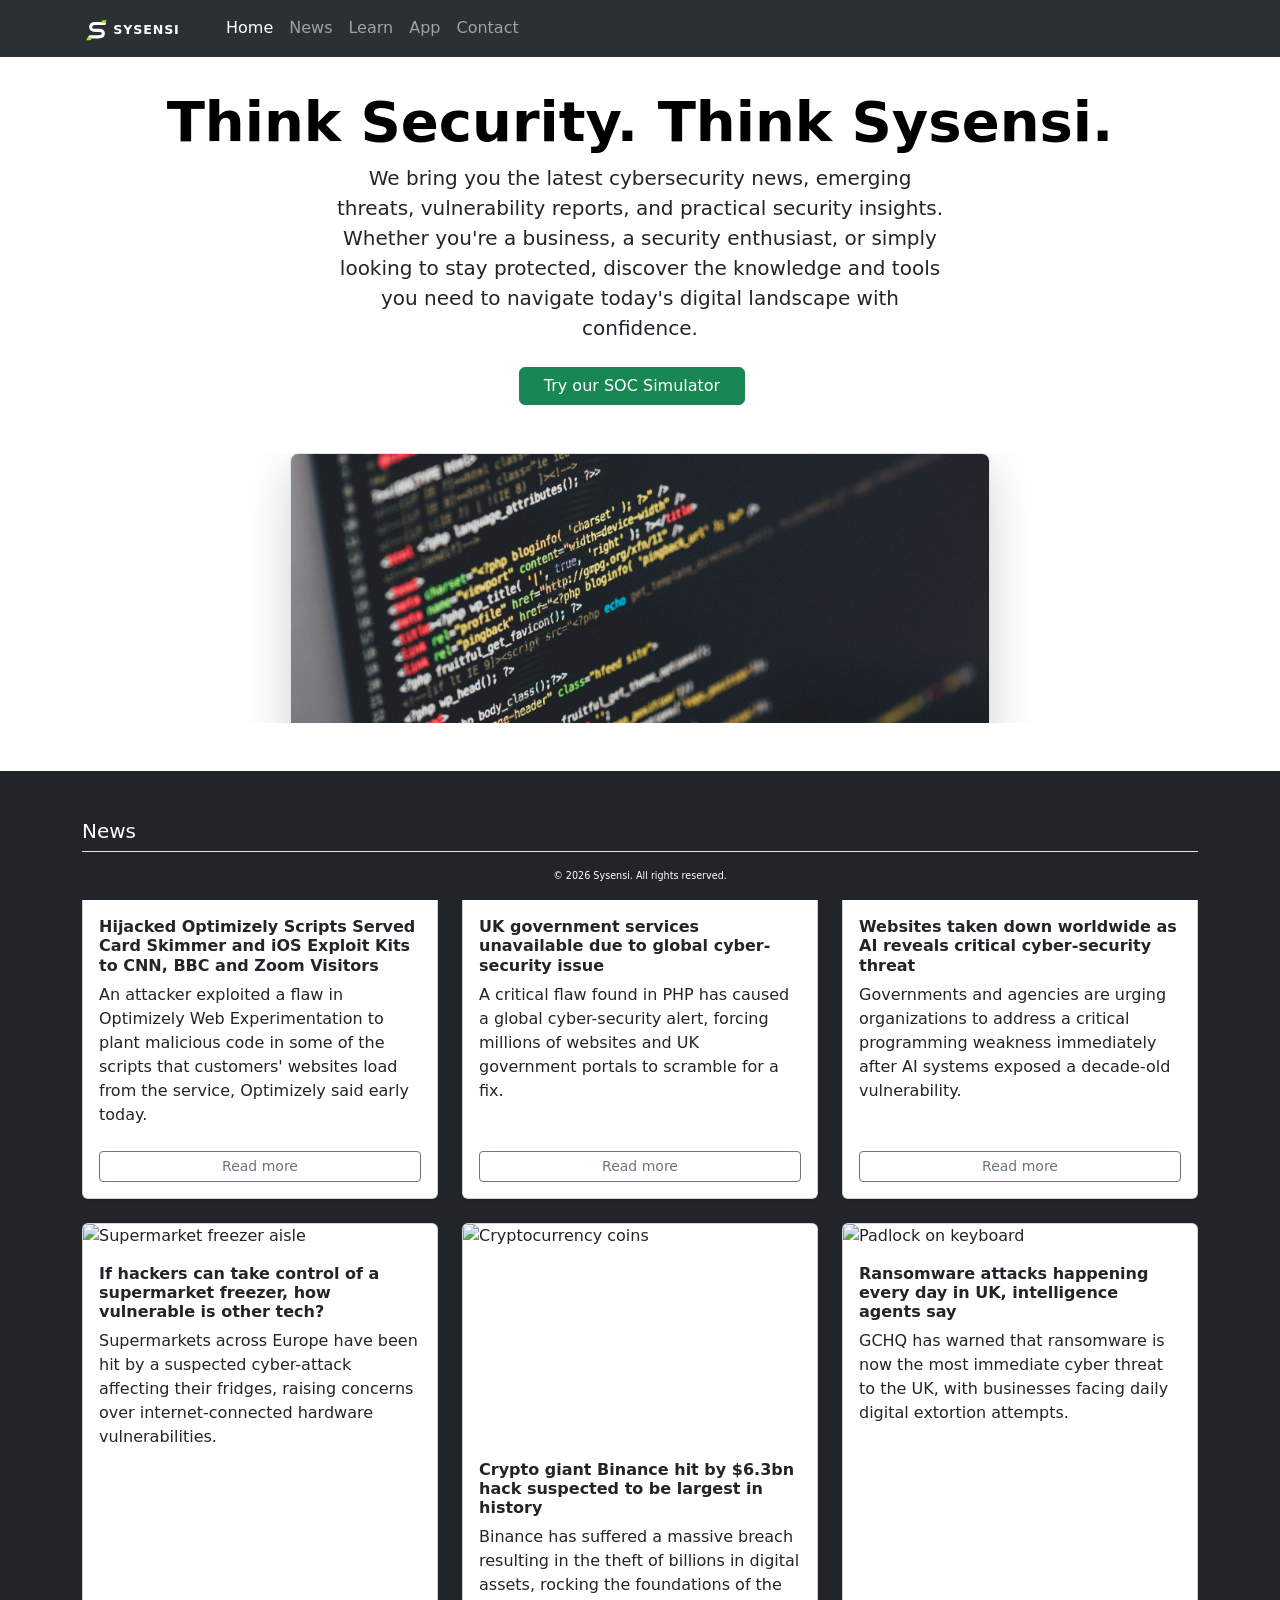
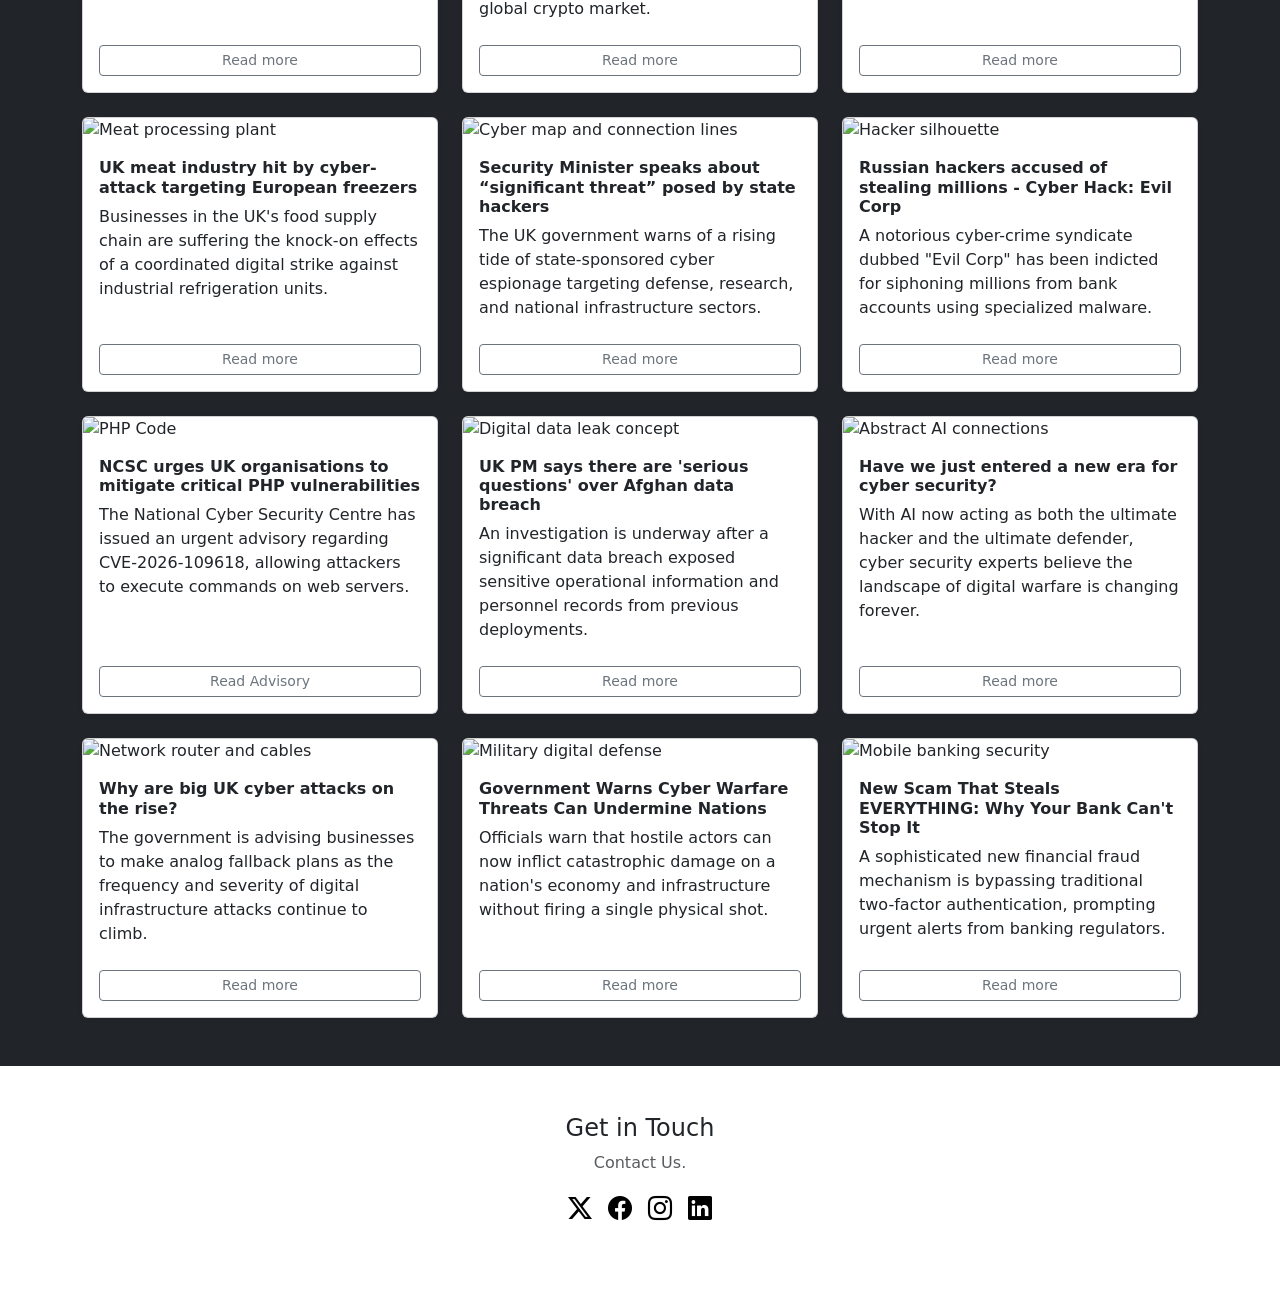
==== commit 58ce35bb: "Fixed: file restructuring" ====
--- a/index.html
+++ b/index.html
@@ -412,50 +412,6 @@
 
     </section>
 
-    <!-- === RSS Feed Section === -->
-
-    <!-- <div class="container justify-content-center my-5">
-      <h2 id="channel-title">Latest Updates</h2>
-      <ul id="rss-feed-container">
-        <li>Loading feed...</li>
-      </ul>
-
-      <script>
-        async function loadRSSFeed(feedUrl, containerId, maxItems = 5) {
-          const container = document.getElementById(containerId);
-          try {
-            const response = await fetch(feedUrl);
-            if (!response.ok) throw new Error(`HTTP error: ${response.status}`);
-            const xmlText = await response.text();
-            const xmlDoc = new DOMParser().parseFromString(xmlText, "application/xml");
-            if (xmlDoc.querySelector("parsererror")) {
-              throw new Error("Invalid XML format in RSS feed.");
-            }
-            const items = Array.from(xmlDoc.querySelectorAll("item")).slice(0, maxItems);
-            container.innerHTML = "";
-            items.forEach((item) => {
-              const title = item.querySelector("title") ? .textContent ? ? "Untitled";
-              const link = item.querySelector("link") ? .textContent ? ? "#";
-              const description = item.querySelector("description") ? .textContent ? ? "";
-              const pubDateRaw = item.querySelector("pubDate") ? .textContent;
-              const li = document.createElement("li");
-              const a = document.createElement("a");
-              a.href = link;
-              a.textContent = title;
-              const p = document.createElement("p");
-              p.textContent = description;
-              li.append(a, p);
-              container.appendChild(li);
-            });
-          } catch (error) {
-            console.error("Failed to load RSS feed:", error);
-            container.innerHTML = "<li>Unable to load the RSS feed right now.</li>";
-          }
-        }
-        loadRSSFeed("./feed.xml", "rss-feed-container");
-      </script>
-    </div> -->
-
     <!-- Contact Section -->
     <section id="contact" class="container py-5" aria-labelledby="contact-heading">
       <div class="row justify-content-center">
@@ -494,7 +450,7 @@
 
   <!-- ==== FOOTER ==== -->
 
-  <footer class="bg-dark text-white text-center py-3">
+  <footer class="bg-dark text-white text-center py-3 fixed-bottom">
     <div class="container">
       <small>&copy; 2026 Sysensi. All rights reserved.</small>
     </div>
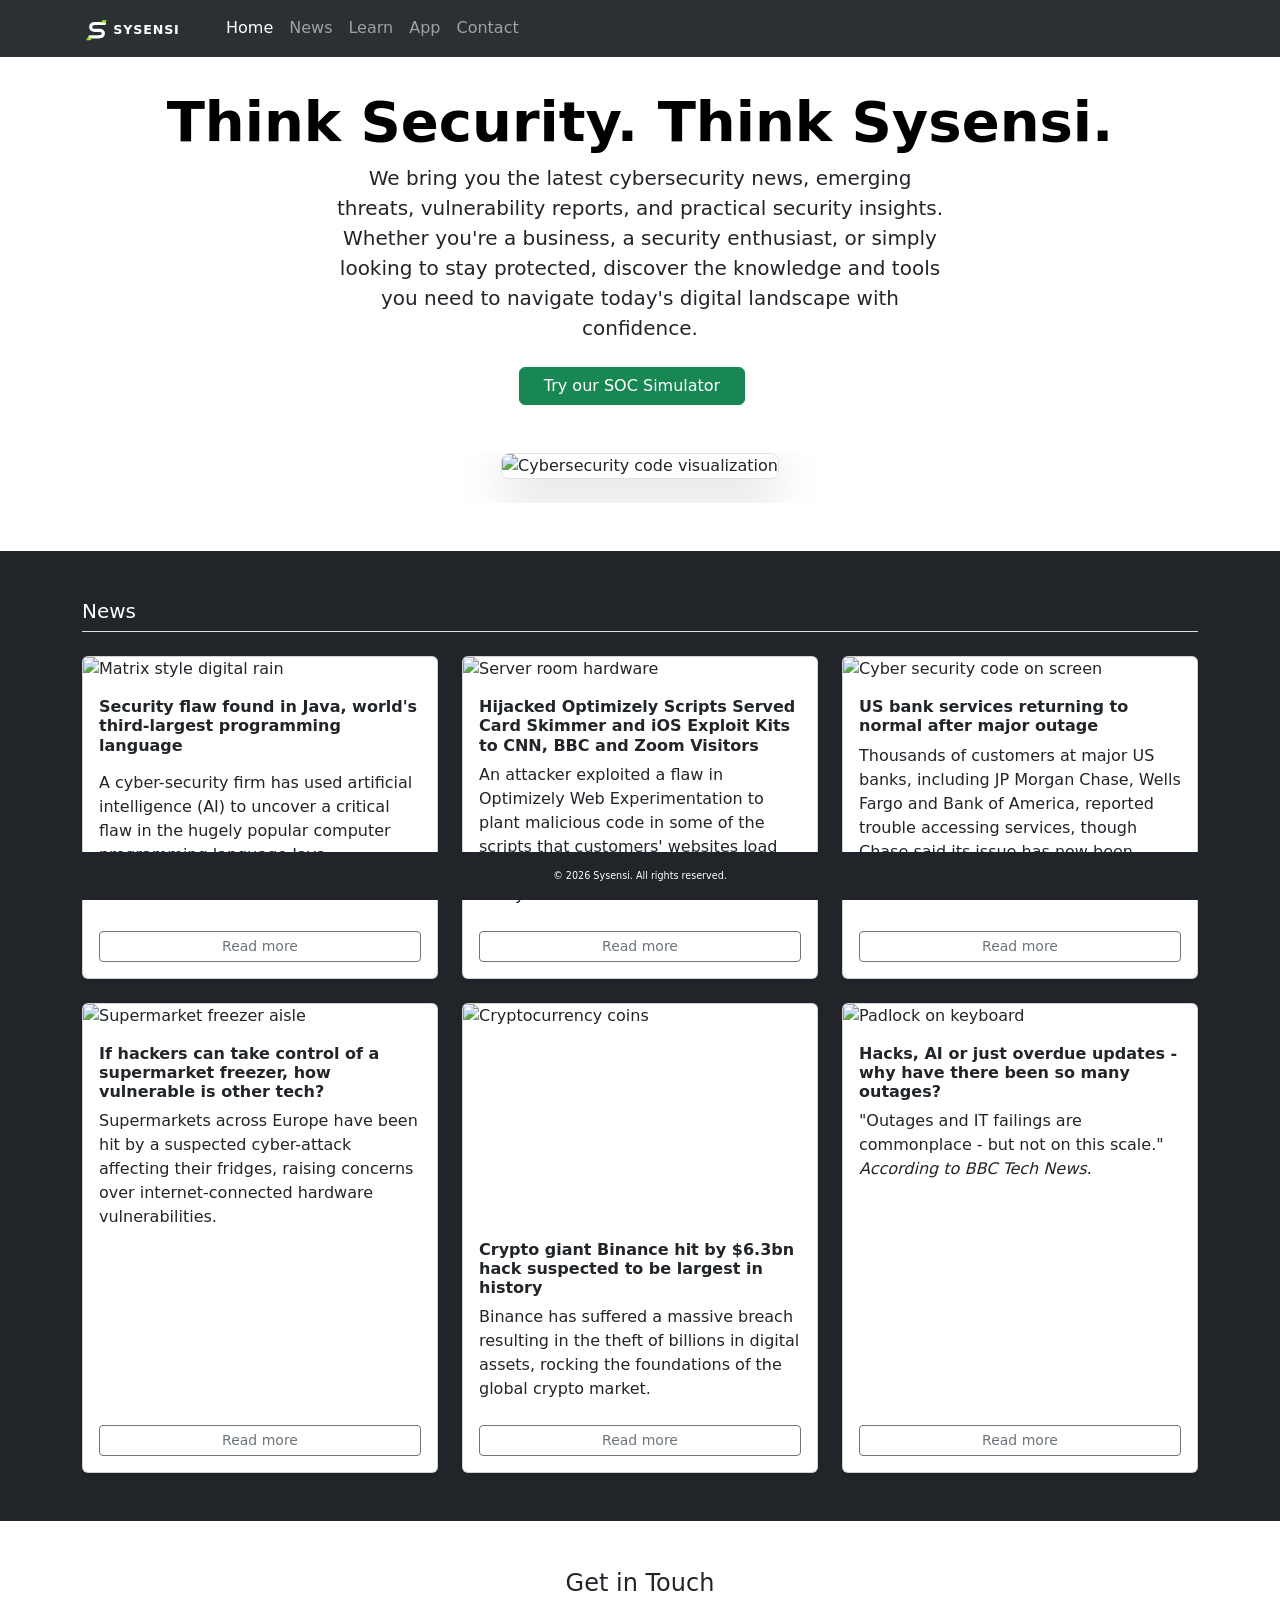
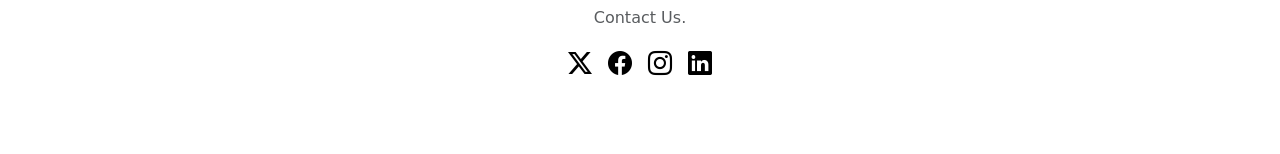
==== commit 1fb48612: "Removed: deleted media query for mobile background color; updated article content and images" ====
--- a/index.html
+++ b/index.html
@@ -78,7 +78,7 @@
       </div>
       <div class="overflow-hidden" style="max-height: 30vh;">
         <div class="container px-5">
-          <img src="assets/images/hero-image.jpg" class="img-fluid border rounded-3 shadow-lg mb-4"
+          <img src="assets/images/soc.png" class="img-fluid border rounded-3 shadow-lg mb-4"
             alt="Cybersecurity code visualization" width="700" height="500">
         </div>
       </div>
@@ -94,7 +94,27 @@
       <div class="container">
         <div class="row row-cols-1 row-cols-sm-2 row-cols-md-2 row-cols-lg-3 g-4">
 
-          <!-- Article 1 -->
+          <!-- Articles -->
+          <div class="col">
+            <article class="card shadow-sm h-100">
+              <img
+                src="https://ichef.bbci.co.uk/ace/standard/976/cpsprodpb/b2fd/live/c9c932d0-e324-11f1-99a1-253766e7ad8b.jpg.webp"
+                class="card-img-top" alt="Matrix style digital rain">
+              <div class="card-body d-flex flex-column">
+                <h3 class="card-title h6">
+                  <strong>Security flaw found in Java, world's third-largest programming language</strong>
+                </h3>
+                <h6></h6>
+                <p class="card-text fs-6 flex-grow-1">A cyber-security firm has used artificial intelligence (AI) to
+                  uncover a critical flaw in the hugely popular computer programming language Java.</p>
+                <a href="https://www.bbc.co.uk/news/articles/cke89jevqm1vo"
+                  class="btn btn-sm btn-outline-secondary mt-2" target="_blank" rel="noopener noreferrer">
+                  Read more <span class="visually-hidden">(opens in a new tab)</span>
+                </a>
+              </div>
+            </article>
+          </div>
+
           <div class="col">
             <article class="card shadow-sm h-100">
               <img
@@ -119,35 +139,19 @@
 
           <div class="col">
             <article class="card shadow-sm h-100">
-              <img src="https://images.unsplash.com/photo-1550751827-4bd374c3f58b?auto=format&fit=crop&w=800&q=80"
+              <img
+                src="https://ichef.bbci.co.uk/ace/standard/976/cpsprodpb/d633/live/6fb04df0-e212-11f1-b9ca-b9964628501b.jpg.webp"
                 class="card-img-top" alt="Cyber security code on screen">
               <div class="card-body d-flex flex-column">
                 <h3 class="card-title h6">
-                  <strong>UK government services unavailable due to global cyber-security issue</strong>
-                </h3>
-                <p class="card-text fs-6 flex-grow-1">A critical flaw found in PHP has caused a global cyber-security
-                  alert, forcing millions of websites and UK government portals to scramble for a fix.</p>
-                <a href="https://www.bbc.co.uk/news" class="btn btn-sm btn-outline-secondary mt-2" target="_blank"
-                  rel="noopener noreferrer">
-                  Read more <span class="visually-hidden">(opens in a new tab)</span>
-                </a>
-              </div>
-            </article>
-          </div>
-
-          <!-- Article 2 -->
-          <div class="col">
-            <article class="card shadow-sm h-100">
-              <img src="https://images.unsplash.com/photo-1526374965328-7f61d4dc18c5?auto=format&fit=crop&w=800&q=80"
-                class="card-img-top" alt="Matrix style digital rain">
-              <div class="card-body d-flex flex-column">
-                <h3 class="card-title h6">
-                  <strong>Websites taken down worldwide as AI reveals critical cyber-security threat</strong>
-                </h3>
-                <p class="card-text fs-6 flex-grow-1">Governments and agencies are urging organizations to address a
-                  critical programming weakness immediately after AI systems exposed a decade-old vulnerability.</p>
-                <a href="https://www.bbc.co.uk/news" class="btn btn-sm btn-outline-secondary mt-2" target="_blank"
-                  rel="noopener noreferrer">
+                  <strong>US bank services returning to normal after major outage</strong>
+                </h3>
+                <p class="card-text fs-6 flex-grow-1">Thousands of customers at major US banks, including JP Morgan
+                  Chase, Wells Fargo and Bank of America, reported trouble accessing services, though Chase said its
+                  issue has now been resolved.
+                </p>
+                <a href="https://www.bbc.co.uk/news/articles/cj752wvqneq6o"
+                  class="btn btn-sm btn-outline-secondary mt-2" target="_blank" rel="noopener noreferrer">
                   Read more <span class="visually-hidden">(opens in a new tab)</span>
                 </a>
               </div>
@@ -178,25 +182,6 @@
             </article>
           </div>
 
-          <!-- Article 5 -->
-          <!-- <div class="col">
-            <article class="card shadow-sm h-100">
-              <img src="https://images.unsplash.com/photo-1510511459019-5d0194594ca5?auto=format&fit=crop&w=800&q=80"
-                class="card-img-top" alt="AI and data network concept">
-              <div class="card-body d-flex flex-column">
-                <h3 class="card-title h6">
-                  <strong>Hackers expose deep cybersecurity vulnerabilities in AI</strong>
-                </h3>
-                <p class="card-text fs-6 flex-grow-1">As businesses race to integrate artificial intelligence, security
-                  experts are warning about a new wave of sophisticated "Zero-Click" AI-driven attacks.</p>
-                <a href="https://www.bbc.co.uk/news" class="btn btn-sm btn-outline-secondary mt-2" target="_blank"
-                  rel="noopener noreferrer">
-                  Read more <span class="visually-hidden">(opens in a new tab)</span>
-                </a>
-              </div>
-            </article>
-          </div> -->
-
           <!-- Article 6 -->
           <div class="col">
             <article class="card shadow-sm h-100">
@@ -223,20 +208,19 @@
                 class="card-img-top" alt="Padlock on keyboard">
               <div class="card-body d-flex flex-column">
                 <h3 class="card-title h6">
-                  <strong>Ransomware attacks happening every day in UK, intelligence agents say</strong>
-                </h3>
-                <p class="card-text fs-6 flex-grow-1">GCHQ has warned that ransomware is now the most immediate cyber
-                  threat to the UK, with businesses facing daily digital extortion attempts.</p>
-                <a href="https://www.bbc.co.uk/news" class="btn btn-sm btn-outline-secondary mt-2" target="_blank"
-                  rel="noopener noreferrer">
-                  Read more <span class="visually-hidden">(opens in a new tab)</span>
-                </a>
-              </div>
-            </article>
-          </div>
-
-          <!-- Article 8 -->
-          <div class="col">
+                  <strong>Hacks, AI or just overdue updates - why have there been so many outages?</strong>
+                </h3>
+                <p class="card-text fs-6 flex-grow-1">"Outages and IT failings are commonplace - but not on this scale."<br><em>According to BBC Tech News.</em></p>
+                <a href="https://www.bbc.co.uk/news/articles/c6z0kly2lll7o" class="btn btn-sm btn-outline-secondary mt-2" target="_blank"
+                  rel="noopener noreferrer">
+                  Read more <span class="visually-hidden">(opens in a new tab)</span>
+                </a>
+              </div>
+            </article>
+          </div>
+
+       
+          <!-- <div class="col">
             <article class="card shadow-sm h-100">
               <img
                 src="https://ichef.bbci.co.uk/ace/standard/976/cpsprodpb/d3db/live/57d6aa20-d769-11f1-a956-ff083523ef77.jpg.webp"
@@ -255,7 +239,7 @@
             </article>
           </div>
 
-          <!-- Article 9 -->
+        
           <div class="col">
             <article class="card shadow-sm h-100">
               <img src="https://images.unsplash.com/photo-1584438784894-089d6a62b8fa?auto=format&fit=crop&w=800&q=80"
@@ -274,7 +258,7 @@
             </article>
           </div>
 
-          <!-- Article 10 -->
+        
           <div class="col">
             <article class="card shadow-sm h-100">
               <img src="https://images.unsplash.com/photo-1504384308090-c894fdcc538d?auto=format&fit=crop&w=800&q=80"
@@ -293,7 +277,7 @@
             </article>
           </div>
 
-          <!-- Article 11 -->
+         
           <div class="col">
             <article class="card shadow-sm h-100">
               <img src="https://images.unsplash.com/photo-1618060932014-4bcd7361a10a?auto=format&fit=crop&w=800&q=80"
@@ -312,7 +296,7 @@
             </article>
           </div>
 
-          <!-- Article 12 -->
+          
           <div class="col">
             <article class="card shadow-sm h-100">
               <img src="https://images.unsplash.com/photo-1558494949-ef010cbdcc31?auto=format&fit=crop&w=800&q=80"
@@ -331,7 +315,6 @@
             </article>
           </div>
 
-          <!-- Article 13 -->
           <div class="col">
             <article class="card shadow-sm h-100">
               <img src="https://images.unsplash.com/photo-1551808525-51a94da548ce?auto=format&fit=crop&w=800&q=80"
@@ -350,7 +333,7 @@
             </article>
           </div>
 
-          <!-- Article 14 -->
+       
           <div class="col">
             <article class="card shadow-sm h-100">
               <img src="https://images.unsplash.com/photo-1544197150-b99a580bb7a8?auto=format&fit=crop&w=800&q=80"
@@ -369,7 +352,6 @@
             </article>
           </div>
 
-          <!-- Article 15 -->
           <div class="col">
             <article class="card shadow-sm h-100">
               <img src="https://images.unsplash.com/photo-1525547719571-a2d4ac8945e2?auto=format&fit=crop&w=800&q=80"
@@ -388,7 +370,7 @@
             </article>
           </div>
 
-          <!-- Article 16 -->
+
           <div class="col">
             <article class="card shadow-sm h-100">
               <img src="https://images.unsplash.com/photo-1624969862644-791f3dc98927?auto=format&fit=crop&w=800&q=80"
@@ -405,7 +387,7 @@
                 </a>
               </div>
             </article>
-          </div>
+          </div> -->
 
         </div>
       </div>
--- a/assets/css/styles.css
+++ b/assets/css/styles.css
@@ -28,12 +28,6 @@
     scroll-margin-top: 80px;
 }
 
-@media (max-width: 600px) {
-  body {
-    background-color: lightblue;
-  }
-}
-
 .text-center {
     text-align: center !important;
 }
